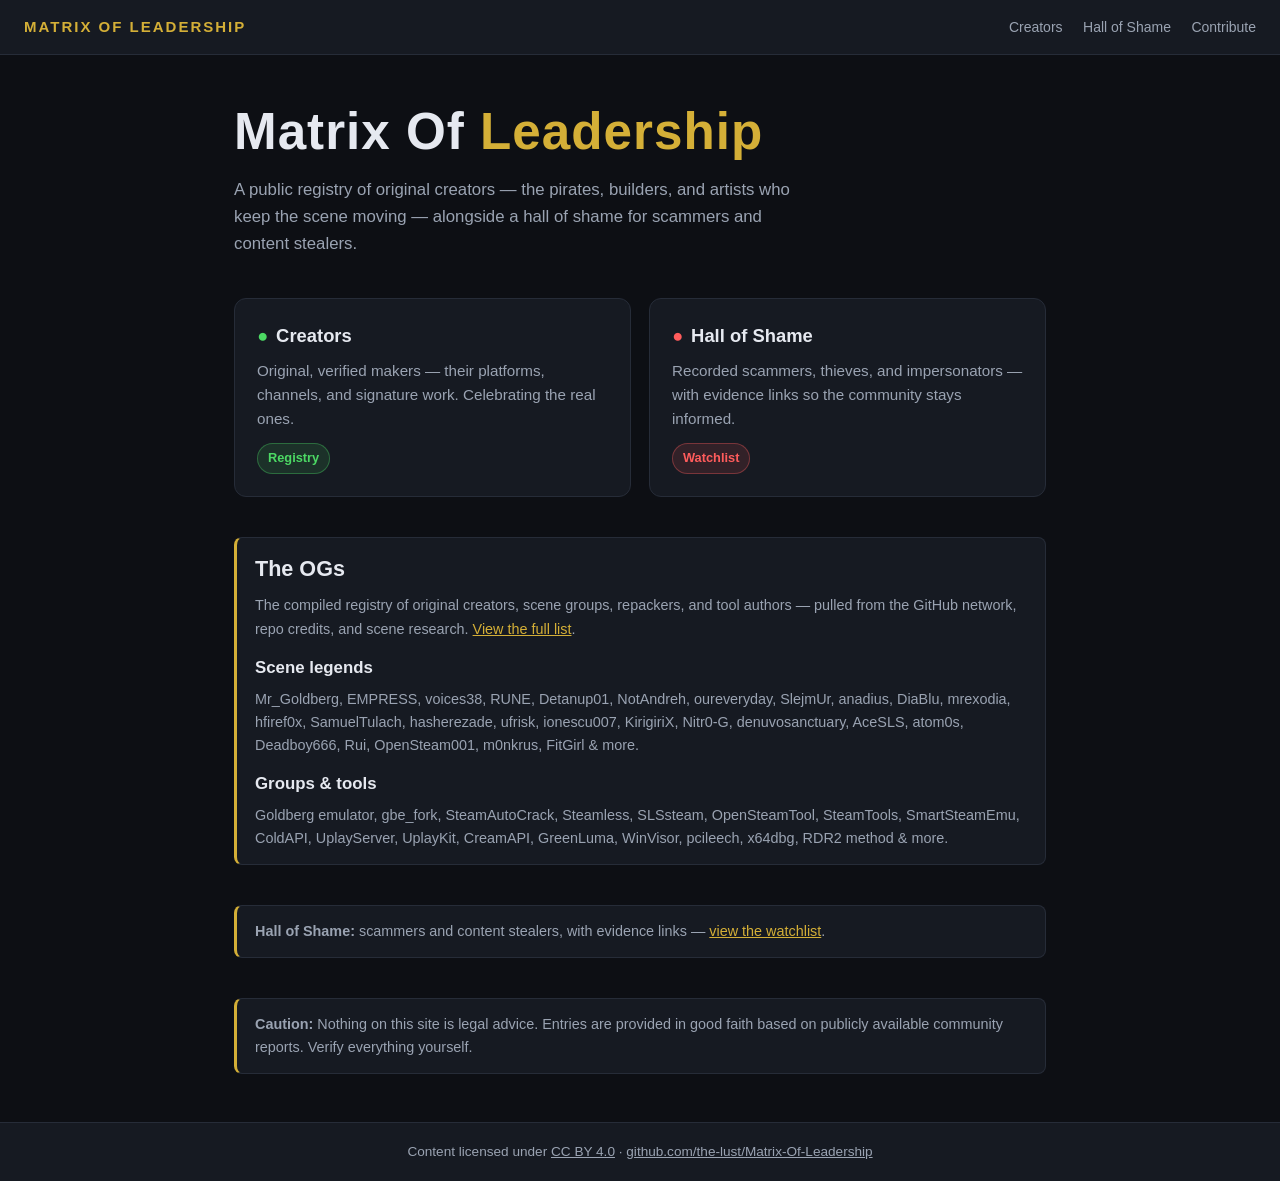
==== index.html @ c55348f5 "Expand OG registry: RUNE, anadius, SlejmUr/UplayDB, DiaBlu, m0nkrus, hypervisor crew, Uplay emus, RD" ====
<!DOCTYPE html>
<html lang="en">
<head>
<meta charset="UTF-8">
<meta name="viewport" content="width=device-width, initial-scale=1.0">
<title>Matrix Of Leadership</title>
<meta name="description" content="A public registry of original creators and a hall of shame for scammers and content stealers.">
<style>
  :root {
    --bg: #0d0f14;
    --panel: #161a22;
    --border: #262c38;
    --text: #e6e9f0;
    --muted: #9aa3b2;
    --gold: #d4af37;
    --red: #ff5c5c;
    --green: #4cd964;
  }
  * { margin: 0; padding: 0; box-sizing: border-box; }
  body {
    background: var(--bg);
    color: var(--text);
    font-family: -apple-system, BlinkMacSystemFont, "Segoe UI", Roboto, Helvetica, Arial, sans-serif;
    line-height: 1.6;
    min-height: 100vh;
    display: flex;
    flex-direction: column;
  }
  header {
    border-bottom: 1px solid var(--border);
    padding: 14px 24px;
    display: flex;
    align-items: center;
    justify-content: space-between;
    gap: 12px;
    flex-wrap: wrap;
    background: var(--panel);
  }
  .brand {
    font-weight: 800;
    letter-spacing: 2px;
    text-transform: uppercase;
    font-size: 15px;
    color: var(--gold);
  }
  header nav a {
    color: var(--muted);
    text-decoration: none;
    margin-left: 16px;
    font-size: 14px;
  }
  header nav a:hover { color: var(--gold); }
  main {
    flex: 1;
    width: 100%;
    max-width: 860px;
    margin: 0 auto;
    padding: 48px 24px;
  }
  .hero h1 {
    font-size: clamp(2rem, 6vw, 3.2rem);
    letter-spacing: 1px;
    line-height: 1.15;
  }
  .hero .accent { color: var(--gold); }
  .hero p {
    margin-top: 16px;
    color: var(--muted);
    font-size: 1.05rem;
    max-width: 60ch;
  }
  .cards {
    display: grid;
    grid-template-columns: repeat(auto-fit, minmax(260px, 1fr));
    gap: 18px;
    margin-top: 40px;
  }
  .card {
    background: var(--panel);
    border: 1px solid var(--border);
    border-radius: 12px;
    padding: 22px;
  }
  .card h2 { font-size: 1.15rem; margin-bottom: 8px; }
  .card h2 .dot { margin-right: 8px; }
  .dot.green { color: var(--green); }
  .dot.red { color: var(--red); }
  .card p { color: var(--muted); font-size: 0.95rem; }
  .card .badge {
    display: inline-block;
    margin-top: 12px;
    font-size: 0.8rem;
    padding: 4px 10px;
    border-radius: 999px;
    font-weight: 600;
  }
  .badge.creators { background: rgba(76, 217, 100, 0.12); color: var(--green); border: 1px solid rgba(76, 217, 100, 0.35); }
  .badge.shame { background: rgba(255, 92, 92, 0.12); color: var(--red); border: 1px solid rgba(255, 92, 92, 0.35); }
  .note {
    margin-top: 40px;
    padding: 14px 18px;
    border: 1px solid var(--border);
    border-left: 3px solid var(--gold);
    border-radius: 8px;
    background: var(--panel);
    color: var(--muted);
    font-size: 0.9rem;
  }
  .note a { color: var(--gold); }
  footer {
    border-top: 1px solid var(--border);
    padding: 18px 24px;
    text-align: center;
    color: var(--muted);
    font-size: 0.85rem;
    background: var(--panel);
  }
  footer a { color: var(--muted); }
</style>
</head>
<body>
<header>
  <div class="brand">Matrix Of Leadership</div>
  <nav>
    <a href="#creators">Creators</a>
    <a href="#shame">Hall of Shame</a>
    <a href="https://github.com/the-lust/Matrix-Of-Leadership/issues">Contribute</a>
  </nav>
</header>

<main>
  <section class="hero">
    <h1>Matrix Of <span class="accent">Leadership</span></h1>
    <p>A public registry of original creators — the pirates, builders, and artists who keep the scene moving — alongside a hall of shame for scammers and content stealers.</p>
  </section>

  <section id="creators" class="cards">
    <div class="card">
      <h2><span class="dot green">&#9679;</span>Creators</h2>
      <p>Original, verified makers — their platforms, channels, and signature work. Celebrating the real ones.</p>
      <span class="badge creators">Registry</span>
    </div>
    <div class="card">
      <h2><span class="dot red">&#9679;</span>Hall of Shame</h2>
      <p>Recorded scammers, thieves, and impersonators — with evidence links so the community stays informed.</p>
      <span class="badge shame">Watchlist</span>
    </div>
  </section>

  <section id="creators" class="note">
    <h2 style="color: var(--text); margin-bottom: 8px;">The OGs</h2>
    <p>The compiled registry of original creators, scene groups, repackers, and tool authors &mdash; pulled from the GitHub network, repo credits, and scene research. <a href="https://github.com/the-lust/Matrix-Of-Leadership/blob/master/data/creators.md">View the full list</a>.</p>
    <h3 style="color: var(--text); margin: 14px 0 6px;">Scene legends</h3>
    <p>Mr_Goldberg, EMPRESS, voices38, RUNE, Detanup01, NotAndreh, oureveryday, SlejmUr, anadius, DiaBlu, mrexodia, hfiref0x, SamuelTulach, hasherezade, ufrisk, ionescu007, KirigiriX, Nitr0-G, denuvosanctuary, AceSLS, atom0s, Deadboy666, Rui, OpenSteam001, m0nkrus, FitGirl &amp; more.</p>
    <h3 style="color: var(--text); margin: 14px 0 6px;">Groups &amp; tools</h3>
    <p>Goldberg emulator, gbe_fork, SteamAutoCrack, Steamless, SLSsteam, OpenSteamTool, SteamTools, SmartSteamEmu, ColdAPI, UplayServer, UplayKit, CreamAPI, GreenLuma, WinVisor, pcileech, x64dbg, RDR2 method &amp; more.</p>
  </section>

  <div id="shame" class="note">
    <strong>Hall of Shame:</strong> scammers and content stealers, with evidence links &mdash;
    <a href="https://github.com/the-lust/Matrix-Of-Leadership/blob/master/data/hall-of-shame.md">view the watchlist</a>.
  </div>

  <div class="note">
    <strong>Caution:</strong> Nothing on this site is legal advice. Entries are provided in good faith based on publicly available community reports. Verify everything yourself.
  </div>
</main>

<footer>
  Content licensed under <a href="https://creativecommons.org/licenses/by/4.0/">CC BY 4.0</a> &middot;
  <a href="https://github.com/the-lust/Matrix-Of-Leadership">github.com/the-lust/Matrix-Of-Leadership</a>
</footer>
</body>
</html>
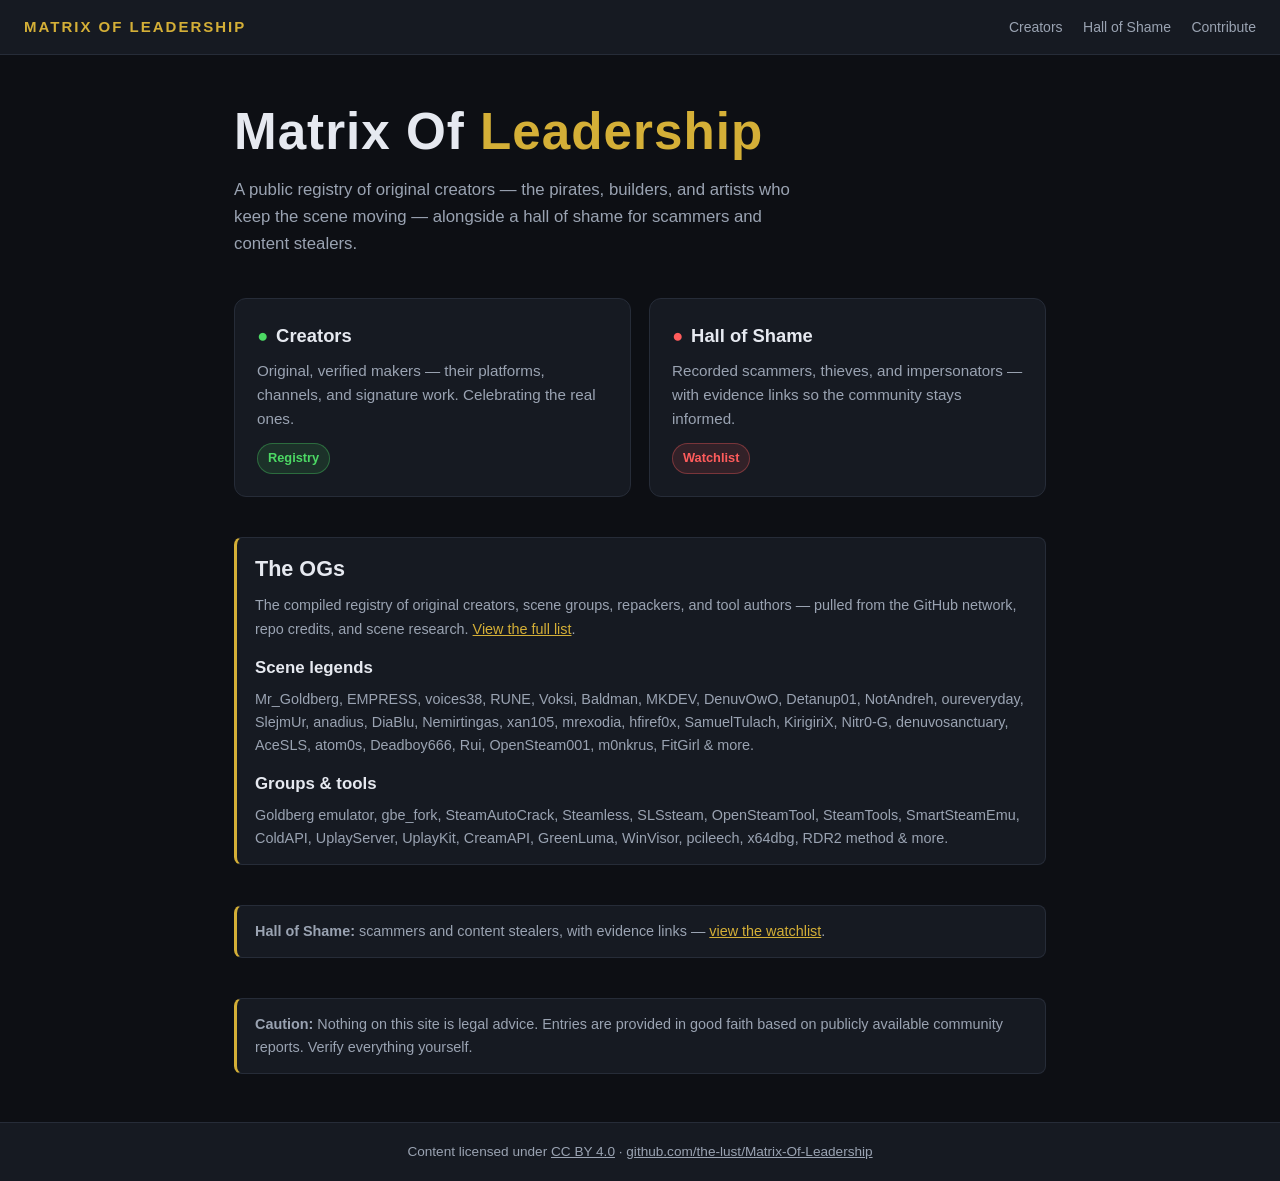
==== commit ac5851f8: "Add Voksi, Baldman, MKDEV, DenuvOwO, Nemirtingas, nicoco007, xan105 + emu/tool rows" ====
--- a/index.html
+++ b/index.html
@@ -151,7 +151,7 @@
     <h2 style="color: var(--text); margin-bottom: 8px;">The OGs</h2>
     <p>The compiled registry of original creators, scene groups, repackers, and tool authors &mdash; pulled from the GitHub network, repo credits, and scene research. <a href="https://github.com/the-lust/Matrix-Of-Leadership/blob/master/data/creators.md">View the full list</a>.</p>
     <h3 style="color: var(--text); margin: 14px 0 6px;">Scene legends</h3>
-    <p>Mr_Goldberg, EMPRESS, voices38, RUNE, Detanup01, NotAndreh, oureveryday, SlejmUr, anadius, DiaBlu, mrexodia, hfiref0x, SamuelTulach, hasherezade, ufrisk, ionescu007, KirigiriX, Nitr0-G, denuvosanctuary, AceSLS, atom0s, Deadboy666, Rui, OpenSteam001, m0nkrus, FitGirl &amp; more.</p>
+    <p>Mr_Goldberg, EMPRESS, voices38, RUNE, Voksi, Baldman, MKDEV, DenuvOwO, Detanup01, NotAndreh, oureveryday, SlejmUr, anadius, DiaBlu, Nemirtingas, xan105, mrexodia, hfiref0x, SamuelTulach, KirigiriX, Nitr0-G, denuvosanctuary, AceSLS, atom0s, Deadboy666, Rui, OpenSteam001, m0nkrus, FitGirl &amp; more.</p>
     <h3 style="color: var(--text); margin: 14px 0 6px;">Groups &amp; tools</h3>
     <p>Goldberg emulator, gbe_fork, SteamAutoCrack, Steamless, SLSsteam, OpenSteamTool, SteamTools, SmartSteamEmu, ColdAPI, UplayServer, UplayKit, CreamAPI, GreenLuma, WinVisor, pcileech, x64dbg, RDR2 method &amp; more.</p>
   </section>
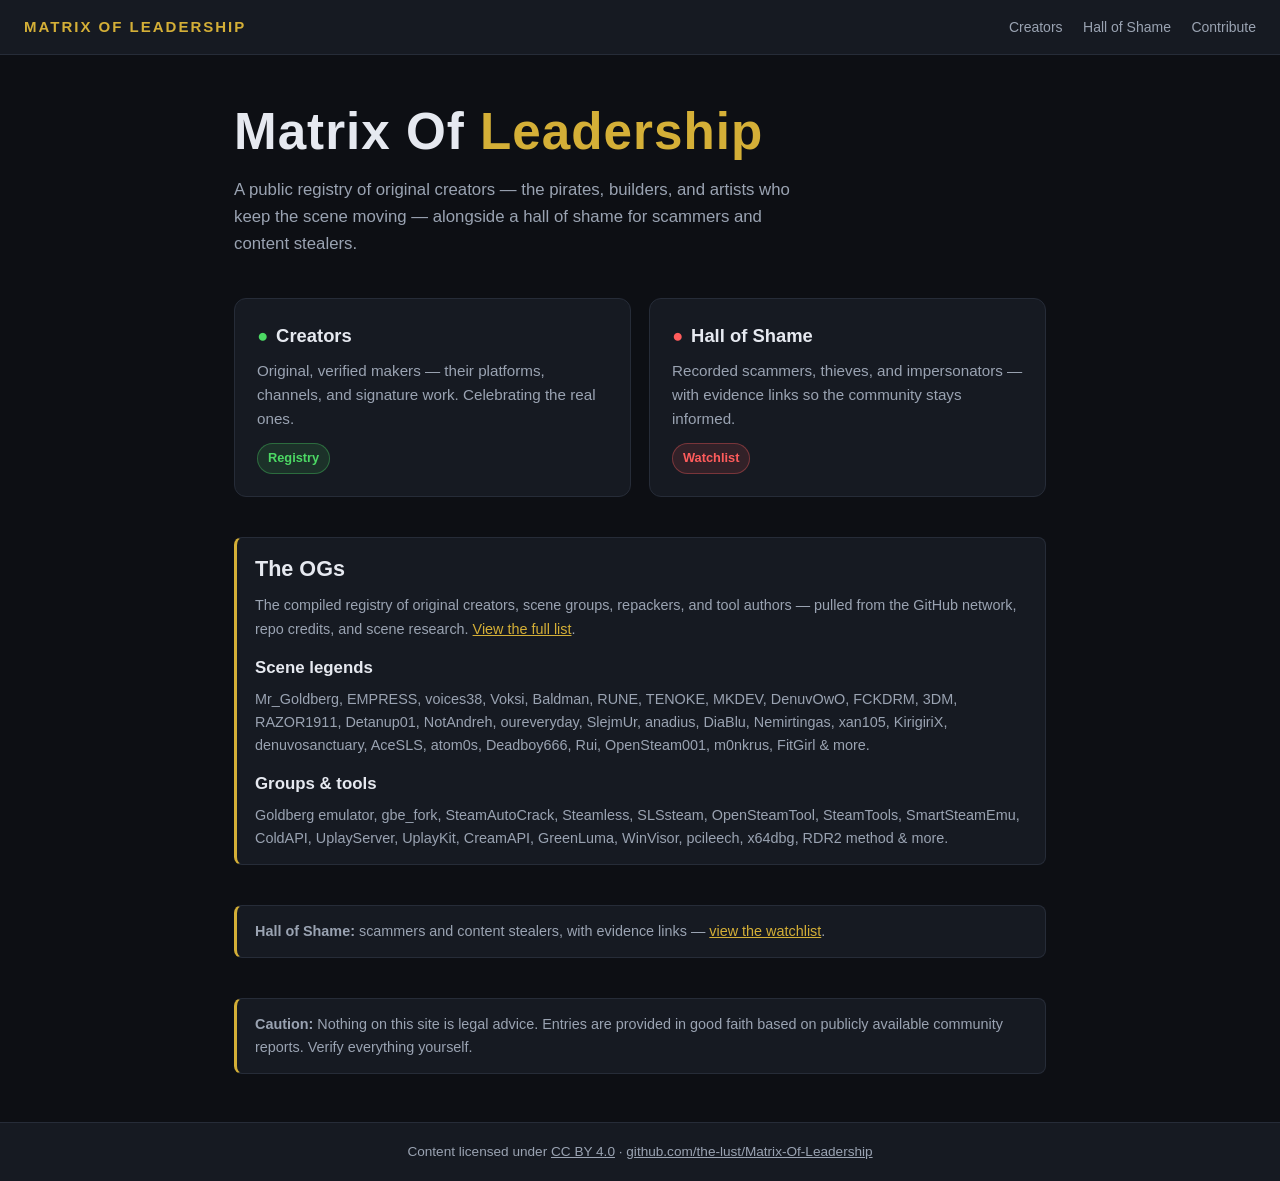
==== commit 29feb368: "Clean registry: pirates/creators only, drop non-pirate entries (mrexodia, Nitr0-G, research crew, in" ====
--- a/index.html
+++ b/index.html
@@ -151,7 +151,7 @@
     <h2 style="color: var(--text); margin-bottom: 8px;">The OGs</h2>
     <p>The compiled registry of original creators, scene groups, repackers, and tool authors &mdash; pulled from the GitHub network, repo credits, and scene research. <a href="https://github.com/the-lust/Matrix-Of-Leadership/blob/master/data/creators.md">View the full list</a>.</p>
     <h3 style="color: var(--text); margin: 14px 0 6px;">Scene legends</h3>
-    <p>Mr_Goldberg, EMPRESS, voices38, RUNE, Voksi, Baldman, MKDEV, DenuvOwO, Detanup01, NotAndreh, oureveryday, SlejmUr, anadius, DiaBlu, Nemirtingas, xan105, mrexodia, hfiref0x, SamuelTulach, KirigiriX, Nitr0-G, denuvosanctuary, AceSLS, atom0s, Deadboy666, Rui, OpenSteam001, m0nkrus, FitGirl &amp; more.</p>
+    <p>Mr_Goldberg, EMPRESS, voices38, Voksi, Baldman, RUNE, TENOKE, MKDEV, DenuvOwO, FCKDRM, 3DM, RAZOR1911, Detanup01, NotAndreh, oureveryday, SlejmUr, anadius, DiaBlu, Nemirtingas, xan105, KirigiriX, denuvosanctuary, AceSLS, atom0s, Deadboy666, Rui, OpenSteam001, m0nkrus, FitGirl &amp; more.</p>
     <h3 style="color: var(--text); margin: 14px 0 6px;">Groups &amp; tools</h3>
     <p>Goldberg emulator, gbe_fork, SteamAutoCrack, Steamless, SLSsteam, OpenSteamTool, SteamTools, SmartSteamEmu, ColdAPI, UplayServer, UplayKit, CreamAPI, GreenLuma, WinVisor, pcileech, x64dbg, RDR2 method &amp; more.</p>
   </section>
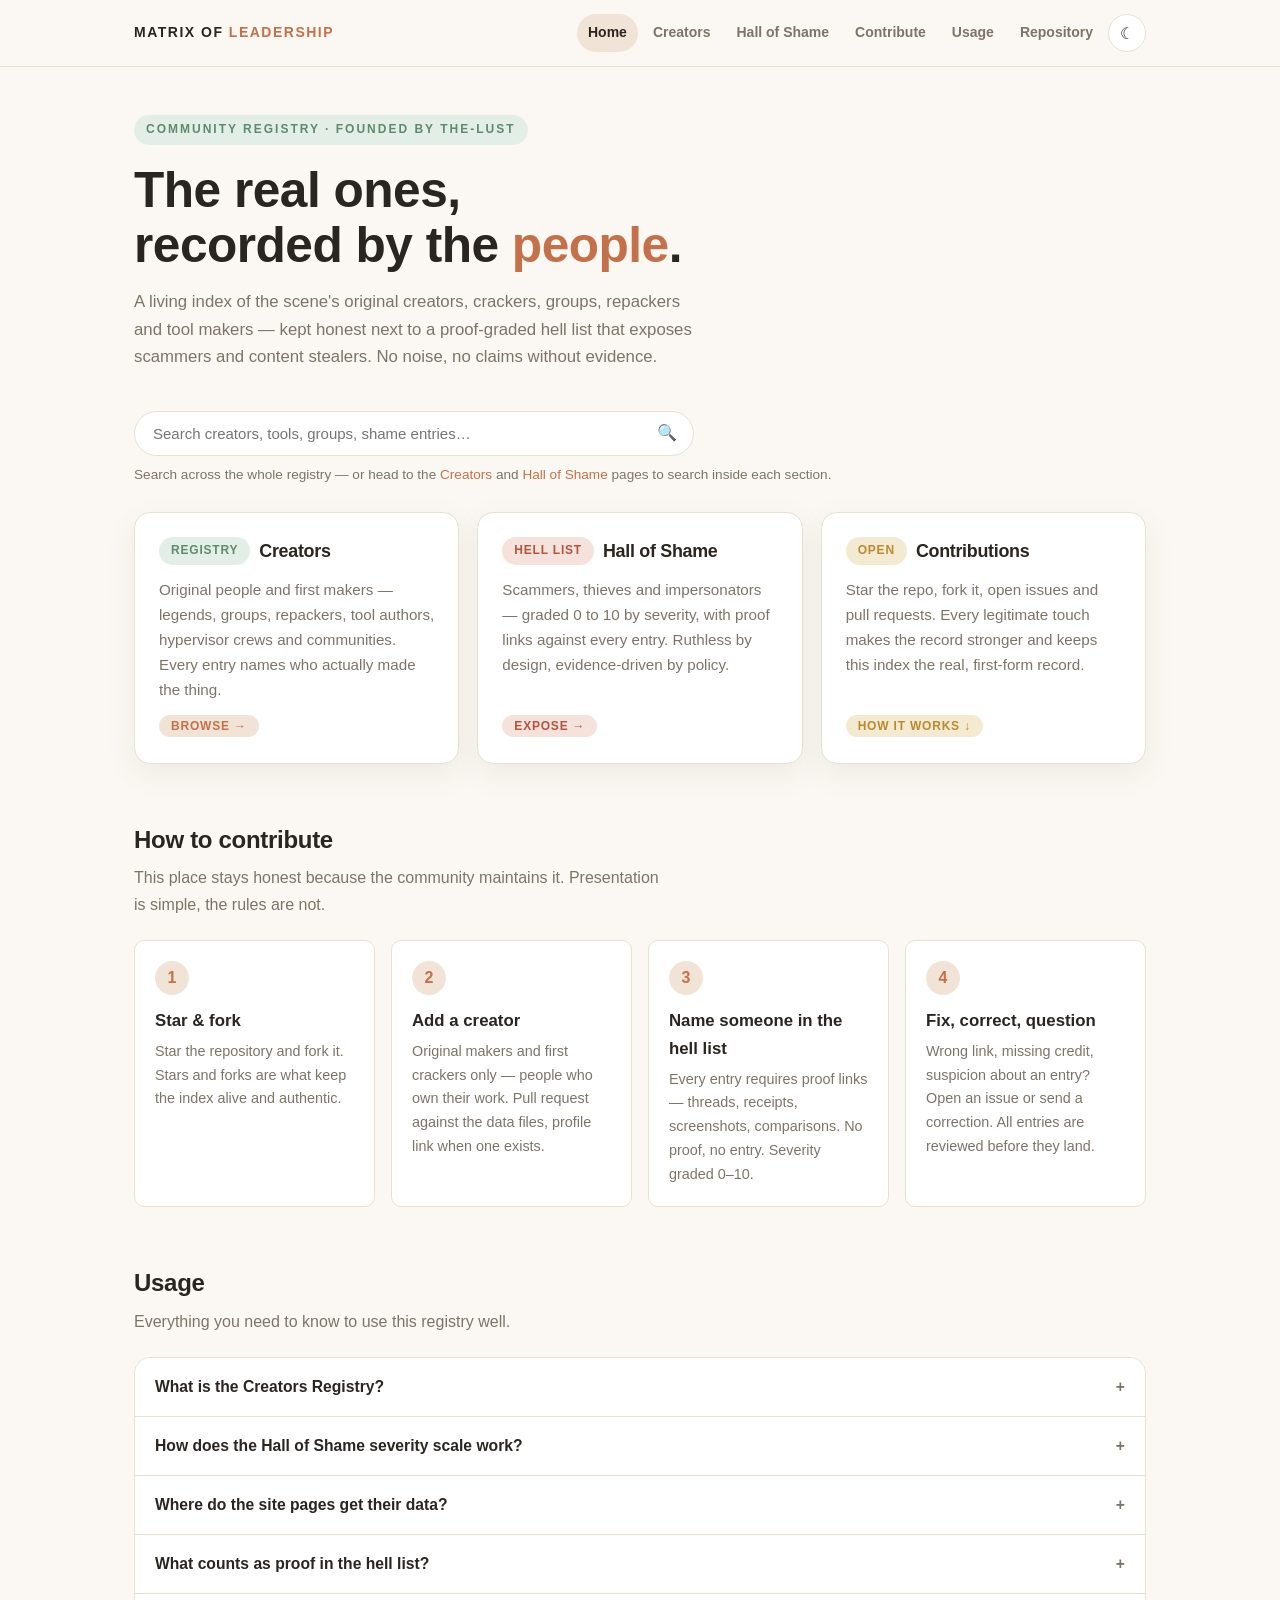
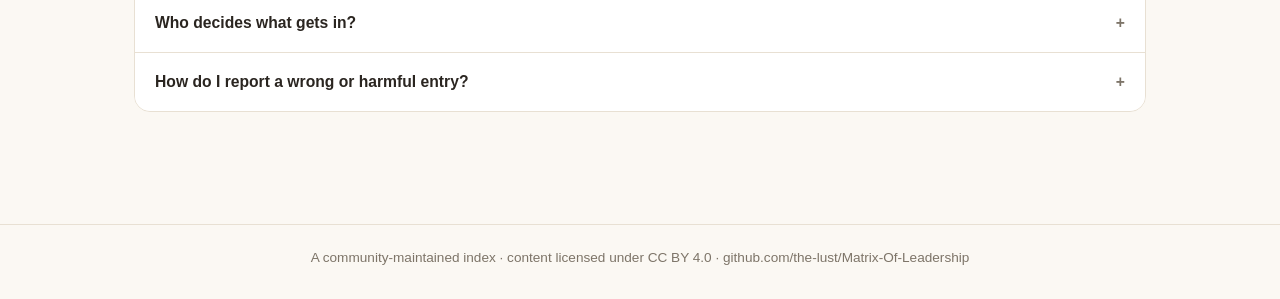
==== commit cb807327: "Full rebuild: community-first README, severity-graded hell list, HVB crew in registry, new site with" ====
--- a/index.html
+++ b/index.html
@@ -3,172 +3,191 @@
 <head>
 <meta charset="UTF-8">
 <meta name="viewport" content="width=device-width, initial-scale=1.0">
-<title>Matrix Of Leadership</title>
-<meta name="description" content="A public registry of original creators and a hall of shame for scammers and content stealers.">
-<style>
-  :root {
-    --bg: #0d0f14;
-    --panel: #161a22;
-    --border: #262c38;
-    --text: #e6e9f0;
-    --muted: #9aa3b2;
-    --gold: #d4af37;
-    --red: #ff5c5c;
-    --green: #4cd964;
-  }
-  * { margin: 0; padding: 0; box-sizing: border-box; }
-  body {
-    background: var(--bg);
-    color: var(--text);
-    font-family: -apple-system, BlinkMacSystemFont, "Segoe UI", Roboto, Helvetica, Arial, sans-serif;
-    line-height: 1.6;
-    min-height: 100vh;
-    display: flex;
-    flex-direction: column;
-  }
-  header {
-    border-bottom: 1px solid var(--border);
-    padding: 14px 24px;
-    display: flex;
-    align-items: center;
-    justify-content: space-between;
-    gap: 12px;
-    flex-wrap: wrap;
-    background: var(--panel);
-  }
-  .brand {
-    font-weight: 800;
-    letter-spacing: 2px;
-    text-transform: uppercase;
-    font-size: 15px;
-    color: var(--gold);
-  }
-  header nav a {
-    color: var(--muted);
-    text-decoration: none;
-    margin-left: 16px;
-    font-size: 14px;
-  }
-  header nav a:hover { color: var(--gold); }
-  main {
-    flex: 1;
-    width: 100%;
-    max-width: 860px;
-    margin: 0 auto;
-    padding: 48px 24px;
-  }
-  .hero h1 {
-    font-size: clamp(2rem, 6vw, 3.2rem);
-    letter-spacing: 1px;
-    line-height: 1.15;
-  }
-  .hero .accent { color: var(--gold); }
-  .hero p {
-    margin-top: 16px;
-    color: var(--muted);
-    font-size: 1.05rem;
-    max-width: 60ch;
-  }
-  .cards {
-    display: grid;
-    grid-template-columns: repeat(auto-fit, minmax(260px, 1fr));
-    gap: 18px;
-    margin-top: 40px;
-  }
-  .card {
-    background: var(--panel);
-    border: 1px solid var(--border);
-    border-radius: 12px;
-    padding: 22px;
-  }
-  .card h2 { font-size: 1.15rem; margin-bottom: 8px; }
-  .card h2 .dot { margin-right: 8px; }
-  .dot.green { color: var(--green); }
-  .dot.red { color: var(--red); }
-  .card p { color: var(--muted); font-size: 0.95rem; }
-  .card .badge {
-    display: inline-block;
-    margin-top: 12px;
-    font-size: 0.8rem;
-    padding: 4px 10px;
-    border-radius: 999px;
-    font-weight: 600;
-  }
-  .badge.creators { background: rgba(76, 217, 100, 0.12); color: var(--green); border: 1px solid rgba(76, 217, 100, 0.35); }
-  .badge.shame { background: rgba(255, 92, 92, 0.12); color: var(--red); border: 1px solid rgba(255, 92, 92, 0.35); }
-  .note {
-    margin-top: 40px;
-    padding: 14px 18px;
-    border: 1px solid var(--border);
-    border-left: 3px solid var(--gold);
-    border-radius: 8px;
-    background: var(--panel);
-    color: var(--muted);
-    font-size: 0.9rem;
-  }
-  .note a { color: var(--gold); }
-  footer {
-    border-top: 1px solid var(--border);
-    padding: 18px 24px;
-    text-align: center;
-    color: var(--muted);
-    font-size: 0.85rem;
-    background: var(--panel);
-  }
-  footer a { color: var(--muted); }
-</style>
+<title>Matrix Of Leadership — Community Registry</title>
+<meta name="description" content="A community registry of the real ones: original creators, crackers, groups, repackers and tool makers — and a proof-graded hell list for scammers and thieves.">
+<link rel="stylesheet" href="assets/style.css">
 </head>
 <body>
-<header>
-  <div class="brand">Matrix Of Leadership</div>
-  <nav>
-    <a href="#creators">Creators</a>
-    <a href="#shame">Hall of Shame</a>
-    <a href="https://github.com/the-lust/Matrix-Of-Leadership/issues">Contribute</a>
-  </nav>
+<header class="nav">
+  <div class="nav-inner">
+    <a class="brand" href="index.html">Matrix Of <span>Leadership</span></a>
+    <nav class="menu">
+      <a class="active" href="index.html">Home</a>
+      <a href="creators.html">Creators</a>
+      <a class="danger" href="shame.html">Hall of Shame</a>
+      <a href="#contribute">Contribute</a>
+      <a href="#usage">Usage</a>
+      <a href="https://github.com/the-lust/Matrix-Of-Leadership">Repository</a>
+      <button class="theme-btn" id="themeBtn" aria-label="Toggle theme">☾</button>
+    </nav>
+  </div>
 </header>
 
 <main>
   <section class="hero">
-    <h1>Matrix Of <span class="accent">Leadership</span></h1>
-    <p>A public registry of original creators — the pirates, builders, and artists who keep the scene moving — alongside a hall of shame for scammers and content stealers.</p>
+    <span class="kicker">Community registry · founded by the-lust</span>
+    <h1>The real ones,<br>recorded by the <span class="accent">people</span>.</h1>
+    <p class="lead">A living index of the scene's original creators, crackers, groups, repackers and tool makers — kept honest next to a proof-graded hell list that exposes scammers and content stealers. No noise, no claims without evidence.</p>
   </section>
 
-  <section id="creators" class="cards">
+  <div class="search-wrap">
+    <input id="globalSearch" type="search" placeholder="Search creators, tools, groups, shame entries…">
+    <span class="s-icon">&#128269;</span>
+  </div>
+  <p class="search-hint" id="searchHint">Search across the whole registry — or head to the <a href="creators.html">Creators</a> and <a href="shame.html">Hall of Shame</a> pages to search inside each section.</p>
+  <div id="searchResults"></div>
+
+  <section class="cards">
     <div class="card">
-      <h2><span class="dot green">&#9679;</span>Creators</h2>
-      <p>Original, verified makers — their platforms, channels, and signature work. Celebrating the real ones.</p>
-      <span class="badge creators">Registry</span>
+      <h2><span class="chip green">Registry</span>Creators</h2>
+      <p>Original people and first makers — legends, groups, repackers, tool authors, hypervisor crews and communities. Every entry names who actually made the thing.</p>
+      <a href="creators.html" style="align-self:flex-start;"><span class="chip accent-c">Browse →</span></a>
     </div>
     <div class="card">
-      <h2><span class="dot red">&#9679;</span>Hall of Shame</h2>
-      <p>Recorded scammers, thieves, and impersonators — with evidence links so the community stays informed.</p>
-      <span class="badge shame">Watchlist</span>
+      <h2><span class="chip red">Hell list</span>Hall of Shame</h2>
+      <p>Scammers, thieves and impersonators — graded 0 to 10 by severity, with proof links against every entry. Ruthless by design, evidence-driven by policy.</p>
+      <a href="shame.html" style="align-self:flex-start;"><span class="chip red">Expose →</span></a>
+    </div>
+    <div class="card">
+      <h2><span class="chip gold">Open</span>Contributions</h2>
+      <p>Star the repo, fork it, open issues and pull requests. Every legitimate touch makes the record stronger and keeps this index the real, first-form record.</p>
+      <a href="#contribute" style="align-self:flex-start;"><span class="chip gold">How it works ↓</span></a>
     </div>
   </section>
 
-  <section id="creators" class="note">
-    <h2 style="color: var(--text); margin-bottom: 8px;">The OGs</h2>
-    <p>The compiled registry of original creators, scene groups, repackers, and tool authors &mdash; pulled from the GitHub network, repo credits, and scene research. <a href="https://github.com/the-lust/Matrix-Of-Leadership/blob/master/data/creators.md">View the full list</a>.</p>
-    <h3 style="color: var(--text); margin: 14px 0 6px;">Scene legends</h3>
-    <p>Mr_Goldberg, EMPRESS, voices38, Voksi, Baldman, RUNE, TENOKE, MKDEV, DenuvOwO, FCKDRM, 3DM, RAZOR1911, Detanup01, NotAndreh, oureveryday, SlejmUr, anadius, DiaBlu, Nemirtingas, xan105, KirigiriX, denuvosanctuary, AceSLS, atom0s, Deadboy666, Rui, OpenSteam001, m0nkrus, FitGirl &amp; more.</p>
-    <h3 style="color: var(--text); margin: 14px 0 6px;">Groups &amp; tools</h3>
-    <p>Goldberg emulator, gbe_fork, SteamAutoCrack, Steamless, SLSsteam, OpenSteamTool, SteamTools, SmartSteamEmu, ColdAPI, UplayServer, UplayKit, CreamAPI, GreenLuma, WinVisor, pcileech, x64dbg, RDR2 method &amp; more.</p>
+  <section class="section" id="contribute">
+    <h2>How to contribute</h2>
+    <p class="sub">This place stays honest because the community maintains it. Presentation is simple, the rules are not.</p>
+    <div class="steps">
+      <div class="step">
+        <div class="num">1</div>
+        <h3>Star &amp; fork</h3>
+        <p>Star the repository and fork it. Stars and forks are what keep the index alive and authentic.</p>
+      </div>
+      <div class="step">
+        <div class="num">2</div>
+        <h3>Add a creator</h3>
+        <p>Original makers and first crackers only — people who own their work. Pull request against the data files, profile link when one exists.</p>
+      </div>
+      <div class="step">
+        <div class="num">3</div>
+        <h3>Name someone in the hell list</h3>
+        <p>Every entry requires proof links — threads, receipts, screenshots, comparisons. No proof, no entry. Severity graded 0–10.</p>
+      </div>
+      <div class="step">
+        <div class="num">4</div>
+        <h3>Fix, correct, question</h3>
+        <p>Wrong link, missing credit, suspicion about an entry? Open an issue or send a correction. All entries are reviewed before they land.</p>
+      </div>
+    </div>
   </section>
 
-  <div id="shame" class="note">
-    <strong>Hall of Shame:</strong> scammers and content stealers, with evidence links &mdash;
-    <a href="https://github.com/the-lust/Matrix-Of-Leadership/blob/master/data/hall-of-shame.md">view the watchlist</a>.
-  </div>
-
-  <div class="note">
-    <strong>Caution:</strong> Nothing on this site is legal advice. Entries are provided in good faith based on publicly available community reports. Verify everything yourself.
-  </div>
+  <section class="section" id="usage">
+    <h2>Usage</h2>
+    <p class="sub">Everything you need to know to use this registry well.</p>
+    <div class="roll">
+      <details>
+        <summary>What is the Creators Registry?</summary>
+        <div class="body">A curated list of original people and first makers across the scene: individual legends (crackers, emulator and tool authors, uploaders), release groups, repackers, tools with their authors, hypervisor crews and the communities that hold it all together. Only real work gets a seat.</div>
+      </details>
+      <details>
+        <summary>How does the Hall of Shame severity scale work?</summary>
+        <div class="body">Every entry is graded 0–10. 0–1 Low · 2–3 Moderate · 4–5 High · 6–7 Very High · 8–9 Brutal · 10 Super Risky. The grade is assigned at review from the submitted proofs and can be challenged with new evidence.</div>
+      </details>
+      <details>
+        <summary>Where do the site pages get their data?</summary>
+        <div class="body">The website renders directly from <code>data/creators.json</code> and <code>data/shame.json</code>. Edit the data, push, and the site updates on its own. The matching <code>.md</code> files stay in sync as the human-readable copies.</div>
+      </details>
+      <details>
+        <summary>What counts as proof in the hell list?</summary>
+        <div class="body">Public threads, receipts, screenshots, original-versus-stolen comparisons, server bans, admin logs. Proofs are gathered, can be expanded later, and each entry carries a status: contacted, verified, or pending.</div>
+      </details>
+      <details>
+        <summary>Who decides what gets in?</summary>
+        <div class="body">Maintainers review every pull request and issue before anything lands. No vote farming, no unverified claims, no anonymous vendettas without evidence. Misuse gets a hell list entry of its own.</div>
+      </details>
+      <details>
+        <summary>How do I report a wrong or harmful entry?</summary>
+        <div class="body">Open an issue with the evidence. If a creator was added by mistake, a link broke, or a shame entry lacks proof, the issue is processed promptly and the record corrected.</div>
+      </details>
+    </div>
+  </section>
 </main>
 
 <footer>
-  Content licensed under <a href="https://creativecommons.org/licenses/by/4.0/">CC BY 4.0</a> &middot;
+  A community-maintained index · content licensed under <a href="https://creativecommons.org/licenses/by/4.0/">CC BY 4.0</a> ·
   <a href="https://github.com/the-lust/Matrix-Of-Leadership">github.com/the-lust/Matrix-Of-Leadership</a>
 </footer>
+
+<script src="assets/theme.js"></script>
+<script>
+(function () {
+  var input = document.getElementById("globalSearch");
+  var hint = document.getElementById("searchHint");
+  var box = document.getElementById("searchResults");
+  var data = null;
+
+  function esc(s) { var d = document.createElement("div"); d.textContent = s; return d.innerHTML; }
+
+  function load() {
+    return Promise.all([
+      fetch("data/creators.json").then(function (r) { return r.json(); }),
+      fetch("data/shame.json").then(function (r) { return r.json(); })
+    ]).then(function (res) { data = res[0]; data.shame = res[1].entries || []; });
+  }
+
+  function allItems() {
+    var out = [];
+    function push(cat, items, nameField) {
+      (items || []).forEach(function (it) {
+        out.push({ cat: cat, title: it[nameField] || it.name, sub: it.author || it.role || "", note: it.note || "", link: it.link || "" });
+      });
+    }
+    push("Legend", data.legends, "name");
+    push("Group", data.groups, "name");
+    push("Repacker", data.repackers, "name");
+    push("Tool", data.tools, "name");
+    push("Hypervisor", data.hypervisor, "name");
+    push("Community", data.communities, "name");
+    data.shame.forEach(function (it) {
+      out.push({ cat: "Shame", title: it.alias || "", sub: "severity " + (it.severity != null ? it.severity : "?") + "/10", note: it.offense || "", link: "", shame: true });
+    });
+    return out;
+  }
+
+  function render(list, q) {
+    if (!q) { box.innerHTML = ""; return; }
+    if (!list.length) { box.innerHTML = '<div class="empty">Nothing found for "' + esc(q) + '" — try another term.</div>'; return; }
+    var html = '<h2 style="margin-bottom:14px;">Results</h2><div class="grid">';
+    list.forEach(function (it) {
+      var badge = it.shame
+        ? '<span class="chip red">Shame</span>'
+        : '<span class="chip accent-c">' + esc(it.cat) + "</span>";
+      var link = it.link ? '<a class="who" target="_blank" rel="noopener" href="' + esc(it.link) + '">open &#8599;</a>' : "";
+      html += '<div class="item"><div class="top"><span class="name">' + esc(it.title) + "</span>" + badge + "</div>" +
+        (it.sub ? '<span class="tag">' + esc(it.sub) + "</span>" : "") +
+        '<span class="note">' + esc(it.note) + "</span>" + link + "</div>";
+    });
+    html += "</div>";
+    box.innerHTML = html;
+  }
+
+  function run() {
+    var q = input.value.trim().toLowerCase();
+    if (!data) { render([], q); return; }
+    if (!q) { render([], ""); return; }
+    var list = allItems().filter(function (it) {
+      return (it.title + " " + it.sub + " " + it.note).toLowerCase().indexOf(q) !== -1;
+    });
+    if (q.length >= 2) { hint.textContent = "Searching the whole registry — " + list.length + " match(es)"; }
+    render(list, q);
+  }
+
+  load().catch(function () {
+    hint.textContent = "Could not load the data files. If you opened this page directly from disk, serve it over a local server or GitHub Pages.";
+  });
+  input.addEventListener("input", run);
+})();
+</script>
 </body>
 </html>
--- a/assets/style.css
+++ b/assets/style.css
@@ -0,0 +1,206 @@
+:root {
+  --bg: #fbf8f3;
+  --bg-soft: #f4efe6;
+  --panel: #ffffff;
+  --ink: #2a2520;
+  --muted: #7d7468;
+  --line: #e8e0d3;
+  --accent: #c4704a;
+  --accent-soft: #f2e3d7;
+  --green: #5f8a6f;
+  --green-soft: #e3efe6;
+  --gold: #b98a2f;
+  --gold-soft: #f4ead2;
+  --red: #b3543f;
+  --red-soft: #f6e2dc;
+  --shadow: 0 10px 30px rgba(90, 70, 40, 0.08);
+  --radius: 16px;
+  --radius-sm: 10px;
+}
+[data-theme="dark"] {
+  --bg: #1e1b17;
+  --bg-soft: #252119;
+  --panel: #2a251e;
+  --ink: #efe9dd;
+  --muted: #a89e8c;
+  --line: #3c352b;
+  --accent: #dd9067;
+  --accent-soft: #3c2c22;
+  --green: #8fbb9d;
+  --green-soft: #26332a;
+  --gold: #d3aa5f;
+  --gold-soft: #36301f;
+  --red: #dd7a5f;
+  --red-soft: #3d2720;
+  --shadow: 0 10px 30px rgba(0, 0, 0, 0.35);
+}
+* { margin: 0; padding: 0; box-sizing: border-box; }
+html { scroll-behavior: smooth; }
+body {
+  background: var(--bg);
+  color: var(--ink);
+  font-family: -apple-system, BlinkMacSystemFont, "Segoe UI", Roboto, Helvetica, Arial, sans-serif;
+  line-height: 1.65;
+  transition: background 0.25s ease, color 0.25s ease;
+}
+a { color: var(--accent); text-decoration: none; }
+a:hover { text-decoration: underline; }
+
+header.nav {
+  position: sticky; top: 0; z-index: 50;
+  background: color-mix(in srgb, var(--bg) 88%, transparent);
+  backdrop-filter: blur(10px);
+  border-bottom: 1px solid var(--line);
+}
+.nav-inner {
+  max-width: 1060px; margin: 0 auto; padding: 14px 24px;
+  display: flex; align-items: center; justify-content: space-between; gap: 14px; flex-wrap: wrap;
+}
+.brand { font-weight: 800; letter-spacing: 1.5px; text-transform: uppercase; font-size: 14px; color: var(--ink); }
+.brand span { color: var(--accent); }
+nav.menu { display: flex; align-items: center; gap: 4px; flex-wrap: wrap; }
+nav.menu a {
+  color: var(--muted); font-size: 14px; padding: 7px 11px; border-radius: 999px; font-weight: 600;
+}
+nav.menu a:hover { color: var(--ink); background: var(--bg-soft); text-decoration: none; }
+nav.menu a.active { color: var(--ink); background: var(--accent-soft); }
+nav.menu a.danger:hover { color: var(--red); background: var(--red-soft); }
+button.theme-btn {
+  border: 1px solid var(--line); background: var(--panel); color: var(--ink);
+  width: 38px; height: 38px; border-radius: 50%; cursor: pointer; font-size: 16px;
+  display: grid; place-items: center; transition: transform 0.2s ease;
+}
+button.theme-btn:hover { transform: rotate(15deg); }
+
+main { max-width: 1060px; margin: 0 auto; padding: 48px 24px 72px; }
+
+h1 { font-size: clamp(2rem, 5.5vw, 3.1rem); line-height: 1.12; letter-spacing: -0.5px; font-weight: 800; }
+h2 { font-size: 1.5rem; font-weight: 800; letter-spacing: -0.3px; }
+h3 { font-size: 1.05rem; font-weight: 700; }
+.lead { color: var(--muted); font-size: 1.05rem; max-width: 62ch; margin-top: 14px; }
+.accent { color: var(--accent); }
+
+.hero { margin-bottom: 40px; }
+.hero .kicker {
+  display: inline-block; font-size: 12px; font-weight: 700; letter-spacing: 2px; text-transform: uppercase;
+  color: var(--green); background: var(--green-soft); padding: 5px 12px; border-radius: 999px; margin-bottom: 18px;
+}
+
+.search-wrap { margin: 28px 0 8px; position: relative; max-width: 560px; }
+.search-wrap input {
+  width: 100%; padding: 13px 44px 13px 18px; font-size: 15px;
+  border: 1.5px solid var(--line); border-radius: 999px; background: var(--panel); color: var(--ink);
+  outline: none; transition: border-color 0.2s ease, box-shadow 0.2s ease;
+}
+.search-wrap input:focus { border-color: var(--accent); box-shadow: 0 0 0 4px var(--accent-soft); }
+.search-wrap .s-icon { position: absolute; right: 17px; top: 50%; transform: translateY(-50%); color: var(--muted); }
+.search-hint { font-size: 0.85rem; color: var(--muted); margin-bottom: 26px; }
+
+.cards { display: grid; grid-template-columns: repeat(auto-fit, minmax(270px, 1fr)); gap: 18px; }
+.card {
+  background: var(--panel); border: 1px solid var(--line); border-radius: var(--radius);
+  padding: 24px; box-shadow: var(--shadow); display: flex; flex-direction: column; gap: 10px;
+  transition: transform 0.2s ease, border-color 0.2s ease;
+}
+.card:hover { transform: translateY(-3px); border-color: var(--accent); }
+.card h2 { display: flex; align-items: center; gap: 9px; font-size: 1.12rem; }
+.card p { color: var(--muted); font-size: 0.95rem; flex: 1; }
+.chip {
+  align-self: flex-start; font-size: 0.75rem; font-weight: 700; letter-spacing: 0.8px; text-transform: uppercase;
+  padding: 4px 12px; border-radius: 999px;
+}
+.chip.green { color: var(--green); background: var(--green-soft); }
+.chip.red { color: var(--red); background: var(--red-soft); }
+.chip.gold { color: var(--gold); background: var(--gold-soft); }
+.chip.accent-c { color: var(--accent); background: var(--accent-soft); }
+
+.section { margin-top: 56px; }
+.section > h2 { margin-bottom: 6px; }
+.section > .sub { color: var(--muted); margin-bottom: 22px; max-width: 60ch; }
+
+.tabs { display: flex; flex-wrap: wrap; gap: 8px; margin: 16px 0 22px; }
+.tab {
+  border: 1.5px solid var(--line); background: var(--panel); color: var(--muted);
+  padding: 7px 15px; border-radius: 999px; font-size: 13px; font-weight: 700; cursor: pointer;
+  transition: all 0.2s ease;
+}
+.tab:hover { border-color: var(--accent); color: var(--ink); }
+.tab.active { background: var(--ink); color: var(--bg); border-color: var(--ink); }
+
+.grid { display: grid; grid-template-columns: repeat(auto-fill, minmax(300px, 1fr)); gap: 14px; margin-top: 8px; }
+.item {
+  background: var(--panel); border: 1px solid var(--line); border-radius: var(--radius-sm);
+  padding: 18px 20px; display: flex; flex-direction: column; gap: 6px;
+}
+.item .top { display: flex; justify-content: space-between; align-items: baseline; gap: 10px; }
+.item .name { font-weight: 800; font-size: 1.02rem; }
+.item .tag { font-size: 0.72rem; font-weight: 700; color: var(--muted); letter-spacing: 0.6px; text-transform: uppercase; white-space: nowrap; }
+.item .note { color: var(--muted); font-size: 0.88rem; }
+.item .who { font-size: 0.85rem; color: var(--accent); font-weight: 600; }
+.empty { color: var(--muted); padding: 26px 4px; font-size: 0.95rem; }
+
+.steps { display: grid; grid-template-columns: repeat(auto-fit, minmax(210px, 1fr)); gap: 16px; }
+.step {
+  background: var(--panel); border: 1px solid var(--line); border-radius: var(--radius-sm); padding: 20px;
+}
+.step .num {
+  width: 34px; height: 34px; border-radius: 50%; display: grid; place-items: center;
+  background: var(--accent-soft); color: var(--accent); font-weight: 800; margin-bottom: 12px;
+}
+.step h3 { margin-bottom: 5px; }
+.step p { color: var(--muted); font-size: 0.9rem; }
+
+.roll { border: 1px solid var(--line); border-radius: var(--radius); overflow: hidden; }
+.roll details { background: var(--panel); border-bottom: 1px solid var(--line); }
+.roll details:last-child { border-bottom: 0; }
+.roll summary {
+  cursor: pointer; padding: 16px 20px; font-weight: 700; font-size: 0.98rem; list-style: none;
+  display: flex; justify-content: space-between; align-items: center; gap: 12px;
+}
+.roll summary::after { content: "+"; color: var(--muted); font-weight: 700; }
+.roll details[open] summary::after { content: "−"; }
+.roll .body { color: var(--muted); font-size: 0.93rem; padding: 0 20px 18px; }
+
+.legend { display: flex; flex-wrap: wrap; gap: 8px; margin: 14px 0 24px; }
+.lv {
+  font-size: 0.76rem; font-weight: 800; letter-spacing: 0.5px; padding: 5px 12px; border-radius: 999px;
+}
+.lv.l0 { background: #eef0f1; color: #6b7480; }
+.lv.l1 { background: #fdf3d7; color: #96702a; }
+.lv.l4 { background: #f9e3cd; color: #b06f35; }
+.lv.l6 { background: #f8d9d1; color: #a94f3a; }
+.lv.l8 { background: #e6c3be; color: #8e2f22; }
+.lv.l10 { background: #2c2624; color: #f3d9c9; }
+[data-theme="dark"] .lv.l10 { background: #f3d9c9; color: #2c2624; }
+
+.shame-head {
+  background: linear-gradient(135deg, var(--red-soft), var(--panel));
+  border: 1px solid var(--line); border-radius: var(--radius); padding: 30px;
+  margin-bottom: 30px;
+}
+.shame-head h2 { color: var(--red); font-size: 1.7rem; }
+.shame-head p { color: var(--muted); margin-top: 8px; max-width: 60ch; }
+
+.shame-item { border-left: 4px solid var(--red); position: relative; }
+.shame-item .sev {
+  font-size: 0.74rem; font-weight: 800; letter-spacing: 0.6px; padding: 4px 11px; border-radius: 999px;
+}
+.shame-item .proofs { display: flex; flex-direction: column; gap: 3px; margin-top: 4px; }
+.shame-item .proofs a { font-size: 0.85rem; }
+.shame-item .status {
+  font-size: 0.72rem; font-weight: 700; padding: 3px 10px; border-radius: 999px; letter-spacing: 0.4px;
+}
+.status.verified { background: var(--green-soft); color: var(--green); }
+.status.contacted { background: var(--gold-soft); color: var(--gold); }
+.status.pending { background: var(--bg-soft); color: var(--muted); border: 1px dashed var(--line); }
+
+footer {
+  border-top: 1px solid var(--line); margin-top: 40px; padding: 22px 24px 30px; text-align: center;
+  color: var(--muted); font-size: 0.85rem;
+}
+footer a { color: var(--muted); }
+.toast-load {
+  position: fixed; left: 50%; bottom: 26px; transform: translateX(-50%);
+  background: var(--ink); color: var(--bg); padding: 10px 18px; border-radius: 999px;
+  font-size: 0.85rem; font-weight: 600; box-shadow: var(--shadow); z-index: 99;
+}
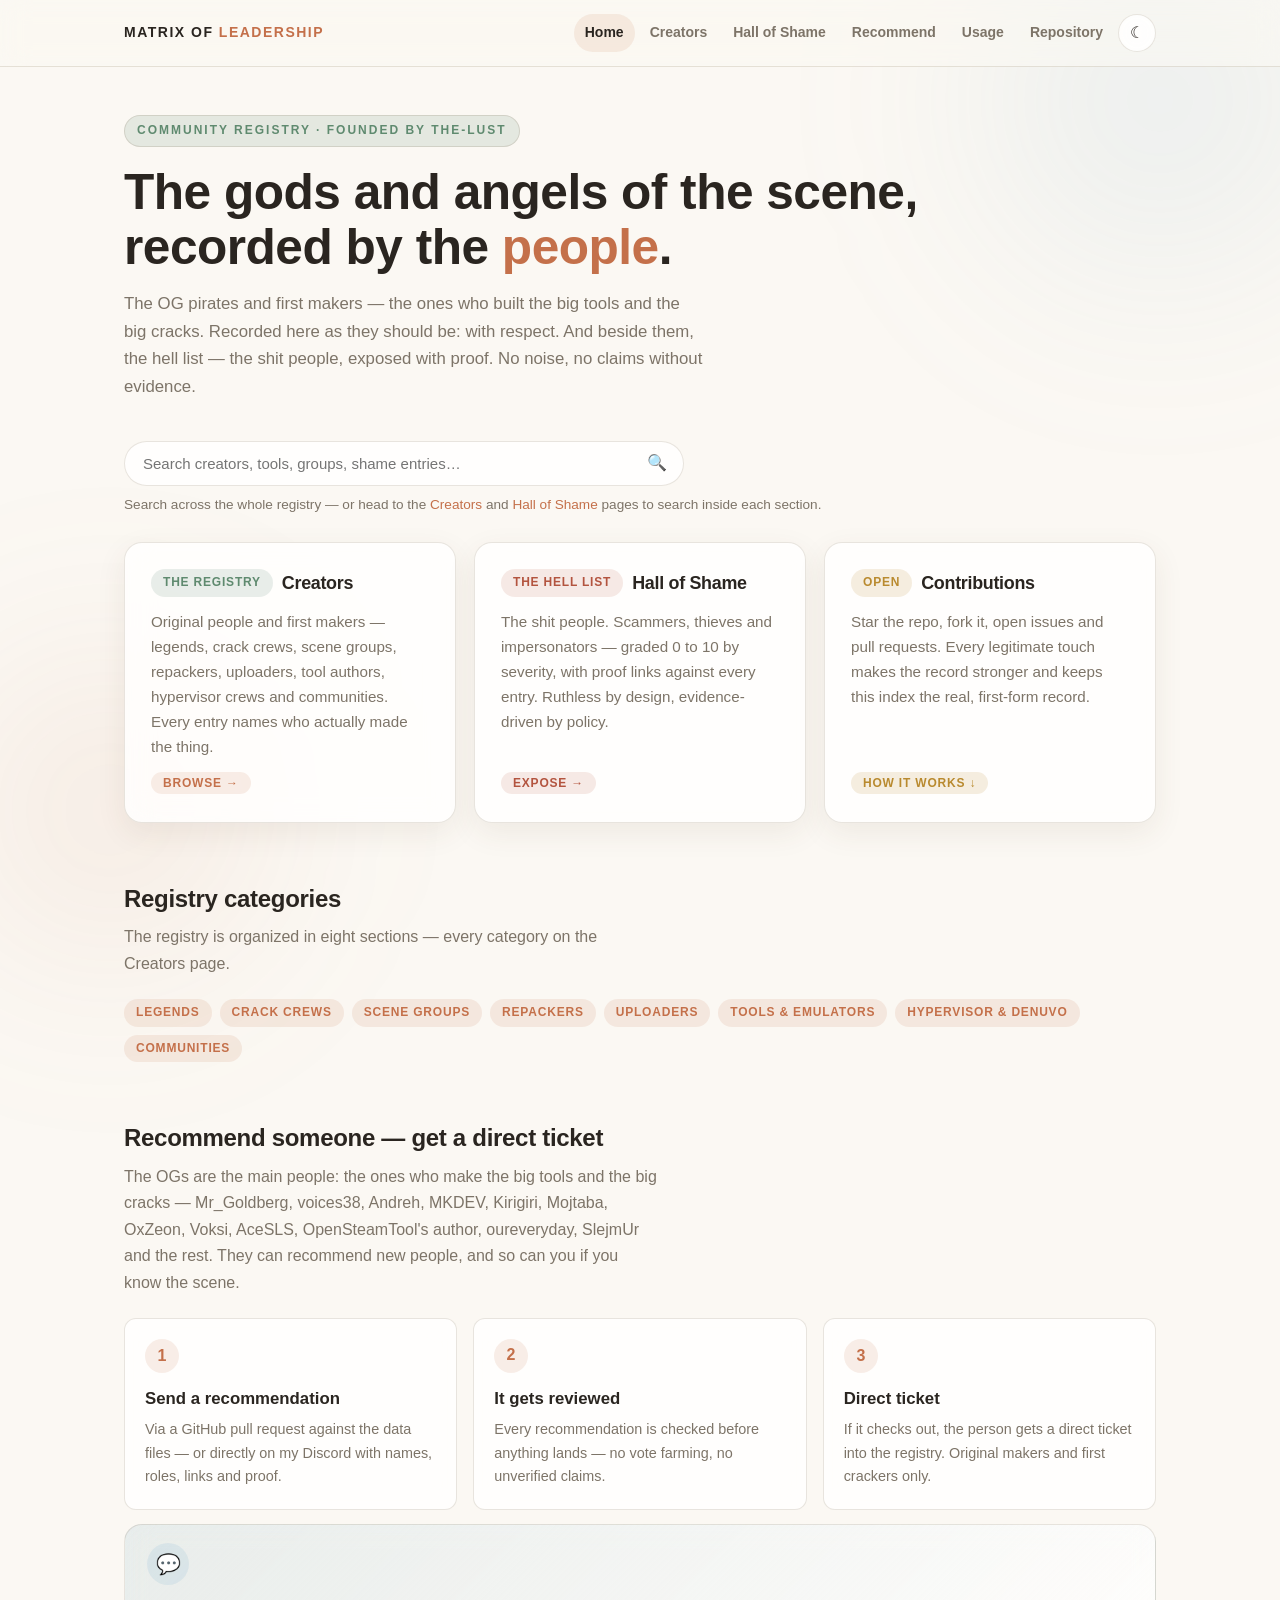
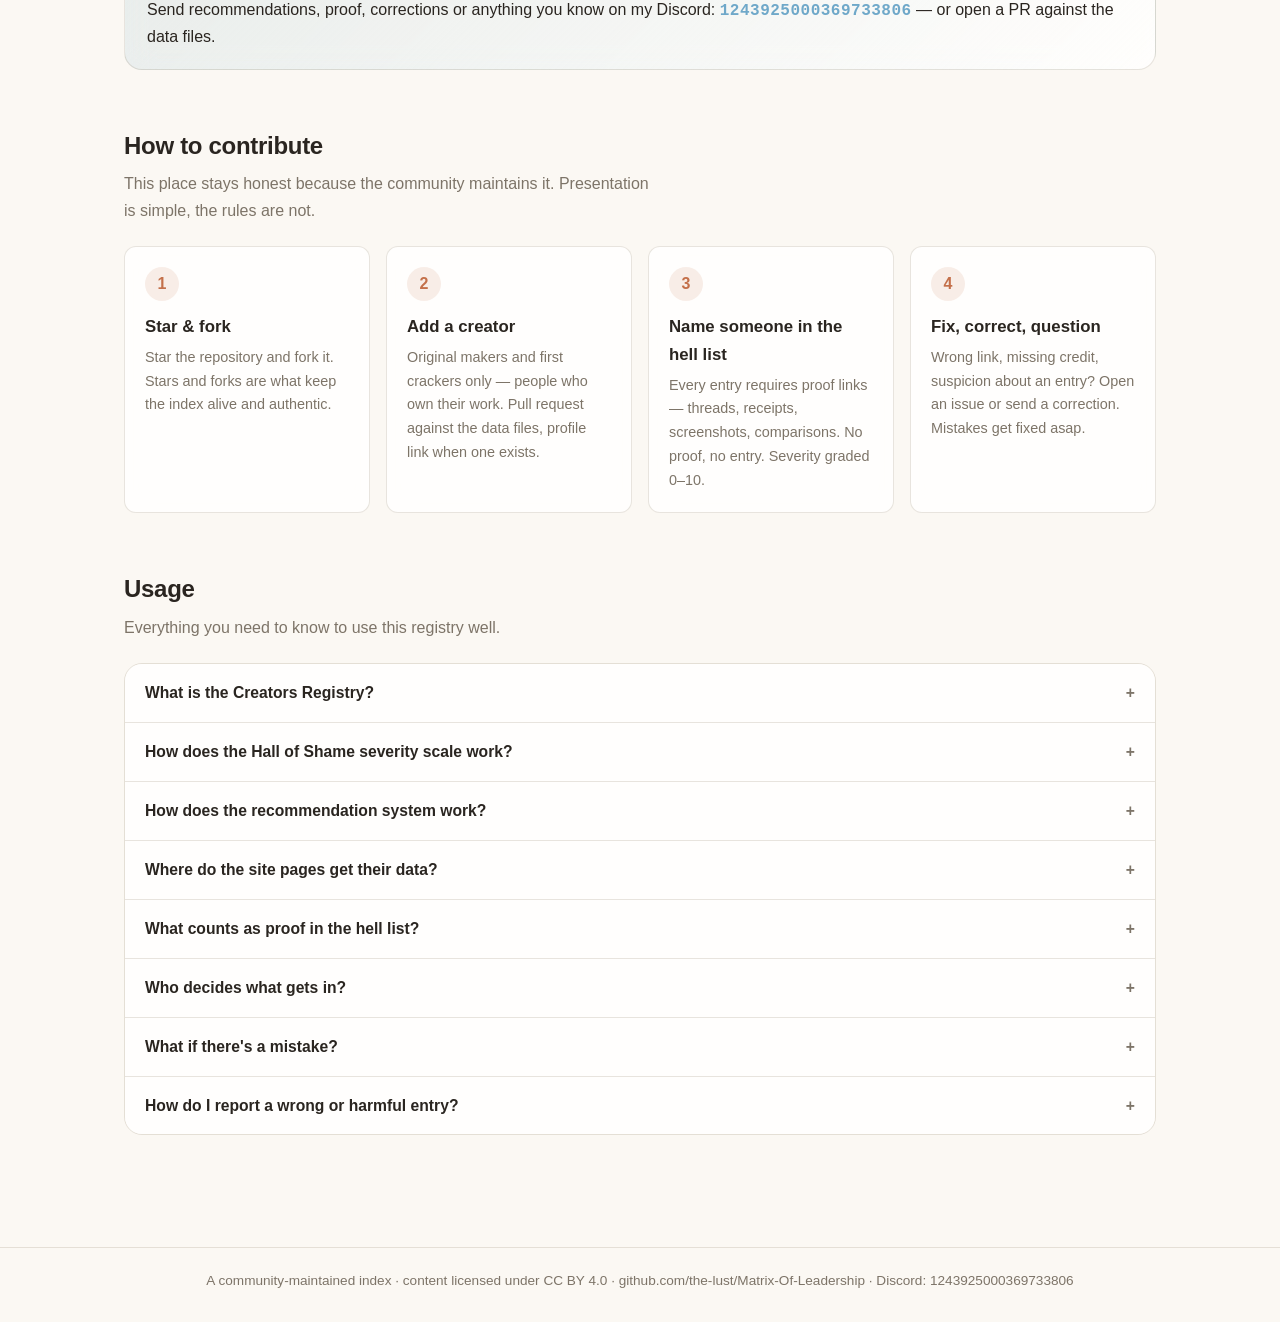
==== commit 89d0d306: "OG registry rework: crack crews + uploaders categories, SageAro/m0nkrus plain-name fixes, recommenda" ====
--- a/index.html
+++ b/index.html
@@ -4,7 +4,7 @@
 <meta charset="UTF-8">
 <meta name="viewport" content="width=device-width, initial-scale=1.0">
 <title>Matrix Of Leadership — Community Registry</title>
-<meta name="description" content="A community registry of the real ones: original creators, crackers, groups, repackers and tool makers — and a proof-graded hell list for scammers and thieves.">
+<meta name="description" content="A community registry of the real ones: the OG gods and angels who built the scene — and a proof-graded hell list for the shit people.">
 <link rel="stylesheet" href="assets/style.css">
 </head>
 <body>
@@ -15,7 +15,7 @@
       <a class="active" href="index.html">Home</a>
       <a href="creators.html">Creators</a>
       <a class="danger" href="shame.html">Hall of Shame</a>
-      <a href="#contribute">Contribute</a>
+      <a href="#recommend">Recommend</a>
       <a href="#usage">Usage</a>
       <a href="https://github.com/the-lust/Matrix-Of-Leadership">Repository</a>
       <button class="theme-btn" id="themeBtn" aria-label="Toggle theme">☾</button>
@@ -26,8 +26,8 @@
 <main>
   <section class="hero">
     <span class="kicker">Community registry · founded by the-lust</span>
-    <h1>The real ones,<br>recorded by the <span class="accent">people</span>.</h1>
-    <p class="lead">A living index of the scene's original creators, crackers, groups, repackers and tool makers — kept honest next to a proof-graded hell list that exposes scammers and content stealers. No noise, no claims without evidence.</p>
+    <h1>The gods and angels of the scene,<br>recorded by the <span class="accent">people</span>.</h1>
+    <p class="lead">The OG pirates and first makers — the ones who built the big tools and the big cracks. Recorded here as they should be: with respect. And beside them, the hell list — the shit people, exposed with proof. No noise, no claims without evidence.</p>
   </section>
 
   <div class="search-wrap">
@@ -39,19 +39,60 @@
 
   <section class="cards">
     <div class="card">
-      <h2><span class="chip green">Registry</span>Creators</h2>
-      <p>Original people and first makers — legends, groups, repackers, tool authors, hypervisor crews and communities. Every entry names who actually made the thing.</p>
+      <h2><span class="chip green">The registry</span>Creators</h2>
+      <p>Original people and first makers — legends, crack crews, scene groups, repackers, uploaders, tool authors, hypervisor crews and communities. Every entry names who actually made the thing.</p>
       <a href="creators.html" style="align-self:flex-start;"><span class="chip accent-c">Browse →</span></a>
     </div>
     <div class="card">
-      <h2><span class="chip red">Hell list</span>Hall of Shame</h2>
-      <p>Scammers, thieves and impersonators — graded 0 to 10 by severity, with proof links against every entry. Ruthless by design, evidence-driven by policy.</p>
+      <h2><span class="chip red">The hell list</span>Hall of Shame</h2>
+      <p>The shit people. Scammers, thieves and impersonators — graded 0 to 10 by severity, with proof links against every entry. Ruthless by design, evidence-driven by policy.</p>
       <a href="shame.html" style="align-self:flex-start;"><span class="chip red">Expose →</span></a>
     </div>
     <div class="card">
       <h2><span class="chip gold">Open</span>Contributions</h2>
       <p>Star the repo, fork it, open issues and pull requests. Every legitimate touch makes the record stronger and keeps this index the real, first-form record.</p>
-      <a href="#contribute" style="align-self:flex-start;"><span class="chip gold">How it works ↓</span></a>
+      <a href="#recommend" style="align-self:flex-start;"><span class="chip gold">How it works ↓</span></a>
+    </div>
+  </section>
+
+  <section class="section" id="categories">
+    <h2>Registry categories</h2>
+    <p class="sub">The registry is organized in eight sections — every category on the Creators page.</p>
+    <div class="tabs">
+      <span class="chip accent-c">Legends</span>
+      <span class="chip accent-c">Crack Crews</span>
+      <span class="chip accent-c">Scene Groups</span>
+      <span class="chip accent-c">Repackers</span>
+      <span class="chip accent-c">Uploaders</span>
+      <span class="chip accent-c">Tools &amp; Emulators</span>
+      <span class="chip accent-c">Hypervisor &amp; Denuvo</span>
+      <span class="chip accent-c">Communities</span>
+    </div>
+  </section>
+
+  <section class="section" id="recommend">
+    <h2>Recommend someone — get a direct ticket</h2>
+    <p class="sub">The OGs are the main people: the ones who make the big tools and the big cracks — Mr_Goldberg, voices38, Andreh, MKDEV, Kirigiri, Mojtaba, OxZeon, Voksi, AceSLS, OpenSteamTool's author, oureveryday, SlejmUr and the rest. They can recommend new people, and so can you if you know the scene.</p>
+    <div class="steps">
+      <div class="step">
+        <div class="num">1</div>
+        <h3>Send a recommendation</h3>
+        <p>Via a GitHub pull request against the data files — or directly on my Discord with names, roles, links and proof.</p>
+      </div>
+      <div class="step">
+        <div class="num">2</div>
+        <h3>It gets reviewed</h3>
+        <p>Every recommendation is checked before anything lands — no vote farming, no unverified claims.</p>
+      </div>
+      <div class="step">
+        <div class="num">3</div>
+        <h3>Direct ticket</h3>
+        <p>If it checks out, the person gets a direct ticket into the registry. Original makers and first crackers only.</p>
+      </div>
+    </div>
+    <div class="discord-note">
+      <span class="d-ic">&#128172;</span>
+      <span>Send recommendations, proof, corrections or anything you know on my Discord: <b>1243925000369733806</b> — or open a PR against the data files.</span>
     </div>
   </section>
 
@@ -77,7 +118,7 @@
       <div class="step">
         <div class="num">4</div>
         <h3>Fix, correct, question</h3>
-        <p>Wrong link, missing credit, suspicion about an entry? Open an issue or send a correction. All entries are reviewed before they land.</p>
+        <p>Wrong link, missing credit, suspicion about an entry? Open an issue or send a correction. Mistakes get fixed asap.</p>
       </div>
     </div>
   </section>
@@ -88,13 +129,17 @@
     <div class="roll">
       <details>
         <summary>What is the Creators Registry?</summary>
-        <div class="body">A curated list of original people and first makers across the scene: individual legends (crackers, emulator and tool authors, uploaders), release groups, repackers, tools with their authors, hypervisor crews and the communities that hold it all together. Only real work gets a seat.</div>
+        <div class="body">A curated list of original people and first makers across the scene: individual legends (crackers, emulator and tool authors, uploaders), crack crews, scene groups, repackers, tools with their authors, hypervisor crews and the communities that hold it all together. Only real work gets a seat.</div>
       </details>
       <details>
         <summary>How does the Hall of Shame severity scale work?</summary>
         <div class="body">Every entry is graded 0–10. 0–1 Low · 2–3 Moderate · 4–5 High · 6–7 Very High · 8–9 Brutal · 10 Super Risky. The grade is assigned at review from the submitted proofs and can be challenged with new evidence.</div>
       </details>
       <details>
+        <summary>How does the recommendation system work?</summary>
+        <div class="body">An OG — or anyone with real knowledge — recommends a person via a pull request against the data files, or by sending the info on the Discord (<b>1243925000369733806</b>). The recommendation is reviewed, and if it checks out the person gets a direct ticket into the registry.</div>
+      </details>
+      <details>
         <summary>Where do the site pages get their data?</summary>
         <div class="body">The website renders directly from <code>data/creators.json</code> and <code>data/shame.json</code>. Edit the data, push, and the site updates on its own. The matching <code>.md</code> files stay in sync as the human-readable copies.</div>
       </details>
@@ -107,6 +152,10 @@
         <div class="body">Maintainers review every pull request and issue before anything lands. No vote farming, no unverified claims, no anonymous vendettas without evidence. Misuse gets a hell list entry of its own.</div>
       </details>
       <details>
+        <summary>What if there's a mistake?</summary>
+        <div class="body">Mistakes are here and there — we are sorry. Open an issue, send a PR, or message the Discord (<b>1243925000369733806</b>) and it gets fixed asap.</div>
+      </details>
+      <details>
         <summary>How do I report a wrong or harmful entry?</summary>
         <div class="body">Open an issue with the evidence. If a creator was added by mistake, a link broke, or a shame entry lacks proof, the issue is processed promptly and the record corrected.</div>
       </details>
@@ -116,7 +165,8 @@
 
 <footer>
   A community-maintained index · content licensed under <a href="https://creativecommons.org/licenses/by/4.0/">CC BY 4.0</a> ·
-  <a href="https://github.com/the-lust/Matrix-Of-Leadership">github.com/the-lust/Matrix-Of-Leadership</a>
+  <a href="https://github.com/the-lust/Matrix-Of-Leadership">github.com/the-lust/Matrix-Of-Leadership</a> ·
+  Discord: 1243925000369733806
 </footer>
 
 <script src="assets/theme.js"></script>
@@ -136,19 +186,18 @@
     ]).then(function (res) { data = res[0]; data.shame = res[1].entries || []; });
   }
 
+  var CATS = {
+    legends: "Legend", crews: "Crack Crew", groups: "Group", repackers: "Repacker",
+    uploaders: "Uploader", tools: "Tool", hypervisor: "Hypervisor", communities: "Community"
+  };
+
   function allItems() {
     var out = [];
-    function push(cat, items, nameField) {
-      (items || []).forEach(function (it) {
-        out.push({ cat: cat, title: it[nameField] || it.name, sub: it.author || it.role || "", note: it.note || "", link: it.link || "" });
+    Object.keys(CATS).forEach(function (k) {
+      (data[k] || []).forEach(function (it) {
+        out.push({ cat: CATS[k], title: it.name, sub: it.author || it.role || "", note: it.note || "", link: it.link || "" });
       });
-    }
-    push("Legend", data.legends, "name");
-    push("Group", data.groups, "name");
-    push("Repacker", data.repackers, "name");
-    push("Tool", data.tools, "name");
-    push("Hypervisor", data.hypervisor, "name");
-    push("Community", data.communities, "name");
+    });
     data.shame.forEach(function (it) {
       out.push({ cat: "Shame", title: it.alias || "", sub: "severity " + (it.severity != null ? it.severity : "?") + "/10", note: it.offense || "", link: "", shame: true });
     });
@@ -174,8 +223,7 @@
 
   function run() {
     var q = input.value.trim().toLowerCase();
-    if (!data) { render([], q); return; }
-    if (!q) { render([], ""); return; }
+    if (!data || !q) { render([], q); return; }
     var list = allItems().filter(function (it) {
       return (it.title + " " + it.sub + " " + it.note).toLowerCase().indexOf(q) !== -1;
     });
--- a/assets/style.css
+++ b/assets/style.css
@@ -1,38 +1,43 @@
 :root {
   --bg: #fbf8f3;
   --bg-soft: #f4efe6;
-  --panel: #ffffff;
+  --panel: rgba(255, 255, 255, 0.82);
   --ink: #2a2520;
   --muted: #7d7468;
-  --line: #e8e0d3;
+  --line: rgba(90, 70, 40, 0.14);
   --accent: #c4704a;
-  --accent-soft: #f2e3d7;
+  --accent-soft: rgba(196, 112, 74, 0.12);
   --green: #5f8a6f;
-  --green-soft: #e3efe6;
+  --green-soft: rgba(95, 138, 111, 0.14);
   --gold: #b98a2f;
-  --gold-soft: #f4ead2;
+  --gold-soft: rgba(185, 138, 47, 0.14);
   --red: #b3543f;
-  --red-soft: #f6e2dc;
+  --red-soft: rgba(179, 84, 63, 0.12);
+  --ice: #6fa8c9;
+  --ice-soft: rgba(111, 168, 201, 0.14);
   --shadow: 0 10px 30px rgba(90, 70, 40, 0.08);
-  --radius: 16px;
-  --radius-sm: 10px;
+  --radius: 18px;
+  --radius-sm: 12px;
+  --glass: blur(14px) saturate(160%);
 }
 [data-theme="dark"] {
-  --bg: #1e1b17;
-  --bg-soft: #252119;
-  --panel: #2a251e;
-  --ink: #efe9dd;
-  --muted: #a89e8c;
-  --line: #3c352b;
-  --accent: #dd9067;
-  --accent-soft: #3c2c22;
-  --green: #8fbb9d;
-  --green-soft: #26332a;
-  --gold: #d3aa5f;
-  --gold-soft: #36301f;
-  --red: #dd7a5f;
-  --red-soft: #3d2720;
-  --shadow: 0 10px 30px rgba(0, 0, 0, 0.35);
+  --bg: #0a0c10;
+  --bg-soft: #10131a;
+  --panel: rgba(255, 255, 255, 0.055);
+  --ink: #eef1f6;
+  --muted: #97a1b2;
+  --line: rgba(255, 255, 255, 0.09);
+  --accent: #7ec8ff;
+  --accent-soft: rgba(126, 200, 255, 0.12);
+  --green: #7fd8a6;
+  --green-soft: rgba(127, 216, 166, 0.12);
+  --gold: #e8c27a;
+  --gold-soft: rgba(232, 194, 122, 0.12);
+  --red: #ff7a6b;
+  --red-soft: rgba(255, 122, 107, 0.13);
+  --ice: #8ecdf0;
+  --ice-soft: rgba(142, 205, 240, 0.13);
+  --shadow: 0 10px 40px rgba(0, 0, 0, 0.5);
 }
 * { margin: 0; padding: 0; box-sizing: border-box; }
 html { scroll-behavior: smooth; }
@@ -41,19 +46,35 @@
   color: var(--ink);
   font-family: -apple-system, BlinkMacSystemFont, "Segoe UI", Roboto, Helvetica, Arial, sans-serif;
   line-height: 1.65;
-  transition: background 0.25s ease, color 0.25s ease;
-}
+  transition: background 0.3s ease, color 0.3s ease;
+  overflow-x: hidden;
+}
+body::before, body::after {
+  content: ""; position: fixed; border-radius: 50%;
+  filter: blur(90px); pointer-events: none; z-index: 0;
+}
+body::before {
+  width: 520px; height: 520px; top: -160px; right: -140px;
+  background: radial-gradient(circle, var(--ice-soft), transparent 70%);
+}
+body::after {
+  width: 460px; height: 460px; bottom: -140px; left: -120px;
+  background: radial-gradient(circle, var(--accent-soft), transparent 70%);
+}
+[data-theme="dark"] body::before { background: radial-gradient(circle, rgba(126, 200, 255, 0.14), transparent 70%); }
+[data-theme="dark"] body::after { background: radial-gradient(circle, rgba(142, 205, 240, 0.10), transparent 70%); }
 a { color: var(--accent); text-decoration: none; }
 a:hover { text-decoration: underline; }
 
 header.nav {
   position: sticky; top: 0; z-index: 50;
-  background: color-mix(in srgb, var(--bg) 88%, transparent);
-  backdrop-filter: blur(10px);
+  background: color-mix(in srgb, var(--bg) 60%, transparent);
+  backdrop-filter: var(--glass);
+  -webkit-backdrop-filter: var(--glass);
   border-bottom: 1px solid var(--line);
 }
 .nav-inner {
-  max-width: 1060px; margin: 0 auto; padding: 14px 24px;
+  max-width: 1080px; margin: 0 auto; padding: 14px 24px;
   display: flex; align-items: center; justify-content: space-between; gap: 14px; flex-wrap: wrap;
 }
 .brand { font-weight: 800; letter-spacing: 1.5px; text-transform: uppercase; font-size: 14px; color: var(--ink); }
@@ -69,10 +90,11 @@
   border: 1px solid var(--line); background: var(--panel); color: var(--ink);
   width: 38px; height: 38px; border-radius: 50%; cursor: pointer; font-size: 16px;
   display: grid; place-items: center; transition: transform 0.2s ease;
+  backdrop-filter: var(--glass); -webkit-backdrop-filter: var(--glass);
 }
 button.theme-btn:hover { transform: rotate(15deg); }
 
-main { max-width: 1060px; margin: 0 auto; padding: 48px 24px 72px; }
+main { max-width: 1080px; margin: 0 auto; padding: 48px 24px 72px; position: relative; z-index: 1; }
 
 h1 { font-size: clamp(2rem, 5.5vw, 3.1rem); line-height: 1.12; letter-spacing: -0.5px; font-weight: 800; }
 h2 { font-size: 1.5rem; font-weight: 800; letter-spacing: -0.3px; }
@@ -84,6 +106,7 @@
 .hero .kicker {
   display: inline-block; font-size: 12px; font-weight: 700; letter-spacing: 2px; text-transform: uppercase;
   color: var(--green); background: var(--green-soft); padding: 5px 12px; border-radius: 999px; margin-bottom: 18px;
+  border: 1px solid var(--line);
 }
 
 .search-wrap { margin: 28px 0 8px; position: relative; max-width: 560px; }
@@ -91,6 +114,7 @@
   width: 100%; padding: 13px 44px 13px 18px; font-size: 15px;
   border: 1.5px solid var(--line); border-radius: 999px; background: var(--panel); color: var(--ink);
   outline: none; transition: border-color 0.2s ease, box-shadow 0.2s ease;
+  backdrop-filter: var(--glass); -webkit-backdrop-filter: var(--glass);
 }
 .search-wrap input:focus { border-color: var(--accent); box-shadow: 0 0 0 4px var(--accent-soft); }
 .search-wrap .s-icon { position: absolute; right: 17px; top: 50%; transform: translateY(-50%); color: var(--muted); }
@@ -99,15 +123,16 @@
 .cards { display: grid; grid-template-columns: repeat(auto-fit, minmax(270px, 1fr)); gap: 18px; }
 .card {
   background: var(--panel); border: 1px solid var(--line); border-radius: var(--radius);
-  padding: 24px; box-shadow: var(--shadow); display: flex; flex-direction: column; gap: 10px;
+  padding: 26px; box-shadow: var(--shadow); display: flex; flex-direction: column; gap: 10px;
   transition: transform 0.2s ease, border-color 0.2s ease;
+  backdrop-filter: var(--glass); -webkit-backdrop-filter: var(--glass);
 }
 .card:hover { transform: translateY(-3px); border-color: var(--accent); }
-.card h2 { display: flex; align-items: center; gap: 9px; font-size: 1.12rem; }
+.card h2 { display: flex; align-items: center; gap: 9px; font-size: 1.12rem; flex-wrap: wrap; }
 .card p { color: var(--muted); font-size: 0.95rem; flex: 1; }
 .chip {
   align-self: flex-start; font-size: 0.75rem; font-weight: 700; letter-spacing: 0.8px; text-transform: uppercase;
-  padding: 4px 12px; border-radius: 999px;
+  padding: 4px 12px; border-radius: 999px; white-space: nowrap;
 }
 .chip.green { color: var(--green); background: var(--green-soft); }
 .chip.red { color: var(--red); background: var(--red-soft); }
@@ -123,17 +148,21 @@
   border: 1.5px solid var(--line); background: var(--panel); color: var(--muted);
   padding: 7px 15px; border-radius: 999px; font-size: 13px; font-weight: 700; cursor: pointer;
   transition: all 0.2s ease;
+  backdrop-filter: var(--glass); -webkit-backdrop-filter: var(--glass);
 }
 .tab:hover { border-color: var(--accent); color: var(--ink); }
-.tab.active { background: var(--ink); color: var(--bg); border-color: var(--ink); }
+.tab.active { background: var(--accent); color: #0b0d10; border-color: var(--accent); }
 
 .grid { display: grid; grid-template-columns: repeat(auto-fill, minmax(300px, 1fr)); gap: 14px; margin-top: 8px; }
 .item {
   background: var(--panel); border: 1px solid var(--line); border-radius: var(--radius-sm);
   padding: 18px 20px; display: flex; flex-direction: column; gap: 6px;
-}
-.item .top { display: flex; justify-content: space-between; align-items: baseline; gap: 10px; }
-.item .name { font-weight: 800; font-size: 1.02rem; }
+  backdrop-filter: var(--glass); -webkit-backdrop-filter: var(--glass);
+  transition: transform 0.18s ease, border-color 0.18s ease;
+}
+.item:hover { transform: translateY(-2px); border-color: var(--accent); }
+.item .top { display: flex; justify-content: space-between; align-items: baseline; gap: 10px; flex-wrap: wrap; }
+.item .name { font-weight: 800; font-size: 1.02rem; overflow-wrap: anywhere; }
 .item .tag { font-size: 0.72rem; font-weight: 700; color: var(--muted); letter-spacing: 0.6px; text-transform: uppercase; white-space: nowrap; }
 .item .note { color: var(--muted); font-size: 0.88rem; }
 .item .who { font-size: 0.85rem; color: var(--accent); font-weight: 600; }
@@ -142,6 +171,7 @@
 .steps { display: grid; grid-template-columns: repeat(auto-fit, minmax(210px, 1fr)); gap: 16px; }
 .step {
   background: var(--panel); border: 1px solid var(--line); border-radius: var(--radius-sm); padding: 20px;
+  backdrop-filter: var(--glass); -webkit-backdrop-filter: var(--glass);
 }
 .step .num {
   width: 34px; height: 34px; border-radius: 50%; display: grid; place-items: center;
@@ -161,8 +191,16 @@
 .roll details[open] summary::after { content: "−"; }
 .roll .body { color: var(--muted); font-size: 0.93rem; padding: 0 20px 18px; }
 
-.legend { display: flex; flex-wrap: wrap; gap: 8px; margin: 14px 0 24px; }
+.shame-head {
+  background: linear-gradient(135deg, var(--red-soft), var(--panel));
+  border: 1px solid var(--line); border-radius: var(--radius); padding: 30px;
+  margin-bottom: 30px;
+  backdrop-filter: var(--glass); -webkit-backdrop-filter: var(--glass);
+}
+.shame-head h2 { color: var(--red); font-size: 1.7rem; }
+.shame-head p { color: var(--muted); margin-top: 8px; max-width: 62ch; }
 .lv {
+  display: inline-block; margin: 3px 4px 3px 0;
   font-size: 0.76rem; font-weight: 800; letter-spacing: 0.5px; padding: 5px 12px; border-radius: 999px;
 }
 .lv.l0 { background: #eef0f1; color: #6b7480; }
@@ -171,28 +209,35 @@
 .lv.l6 { background: #f8d9d1; color: #a94f3a; }
 .lv.l8 { background: #e6c3be; color: #8e2f22; }
 .lv.l10 { background: #2c2624; color: #f3d9c9; }
-[data-theme="dark"] .lv.l10 { background: #f3d9c9; color: #2c2624; }
-
-.shame-head {
-  background: linear-gradient(135deg, var(--red-soft), var(--panel));
-  border: 1px solid var(--line); border-radius: var(--radius); padding: 30px;
-  margin-bottom: 30px;
-}
-.shame-head h2 { color: var(--red); font-size: 1.7rem; }
-.shame-head p { color: var(--muted); margin-top: 8px; max-width: 60ch; }
+[data-theme="dark"] .lv.l0 { background: rgba(255,255,255,0.08); color: #b9c2cf; }
+[data-theme="dark"] .lv.l1 { background: rgba(232,194,122,0.14); color: #e8c27a; }
+[data-theme="dark"] .lv.l4 { background: rgba(255,170,110,0.14); color: #ffb37d; }
+[data-theme="dark"] .lv.l6 { background: rgba(255,122,107,0.16); color: #ff8f7e; }
+[data-theme="dark"] .lv.l8 { background: rgba(255,80,60,0.20); color: #ff6a55; }
+[data-theme="dark"] .lv.l10 { background: rgba(255,60,40,0.28); color: #ff4a35; }
 
 .shame-item { border-left: 4px solid var(--red); position: relative; }
-.shame-item .sev {
-  font-size: 0.74rem; font-weight: 800; letter-spacing: 0.6px; padding: 4px 11px; border-radius: 999px;
-}
 .shame-item .proofs { display: flex; flex-direction: column; gap: 3px; margin-top: 4px; }
 .shame-item .proofs a { font-size: 0.85rem; }
 .shame-item .status {
   font-size: 0.72rem; font-weight: 700; padding: 3px 10px; border-radius: 999px; letter-spacing: 0.4px;
+  align-self: flex-start;
 }
 .status.verified { background: var(--green-soft); color: var(--green); }
 .status.contacted { background: var(--gold-soft); color: var(--gold); }
 .status.pending { background: var(--bg-soft); color: var(--muted); border: 1px dashed var(--line); }
+
+.discord-note {
+  display: flex; align-items: center; gap: 12px; flex-wrap: wrap;
+  background: linear-gradient(135deg, var(--ice-soft), var(--panel));
+  border: 1px solid var(--line); border-radius: var(--radius); padding: 18px 22px; margin-top: 14px;
+  backdrop-filter: var(--glass); -webkit-backdrop-filter: var(--glass);
+}
+.discord-note .d-ic {
+  width: 42px; height: 42px; border-radius: 50%; flex: 0 0 auto;
+  background: var(--ice-soft); color: var(--ice); display: grid; place-items: center; font-size: 20px;
+}
+.discord-note b { color: var(--ice); font-family: ui-monospace, Consolas, monospace; letter-spacing: 0.5px; }
 
 footer {
   border-top: 1px solid var(--line); margin-top: 40px; padding: 22px 24px 30px; text-align: center;
@@ -203,4 +248,5 @@
   position: fixed; left: 50%; bottom: 26px; transform: translateX(-50%);
   background: var(--ink); color: var(--bg); padding: 10px 18px; border-radius: 999px;
   font-size: 0.85rem; font-weight: 600; box-shadow: var(--shadow); z-index: 99;
-}+}
+code { background: var(--bg-soft); border: 1px solid var(--line); border-radius: 6px; padding: 1px 6px; font-size: 0.85em; }
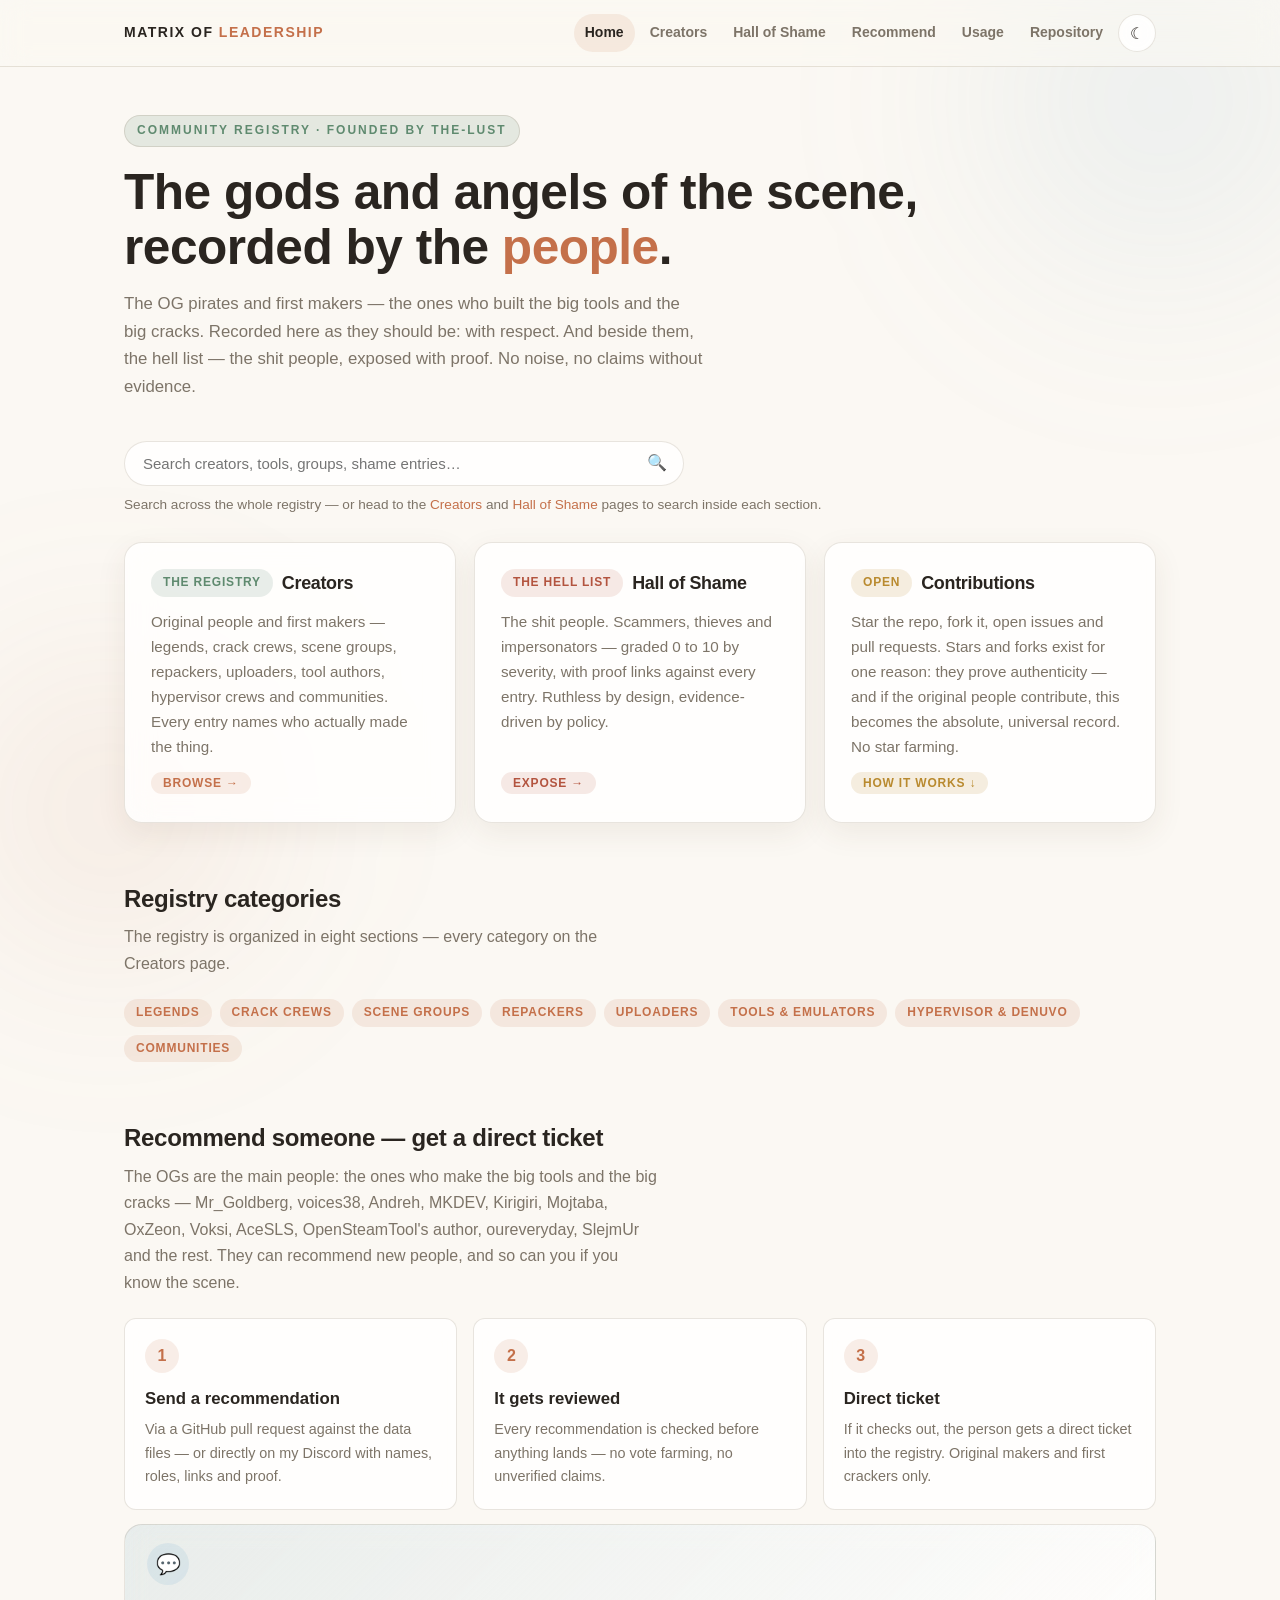
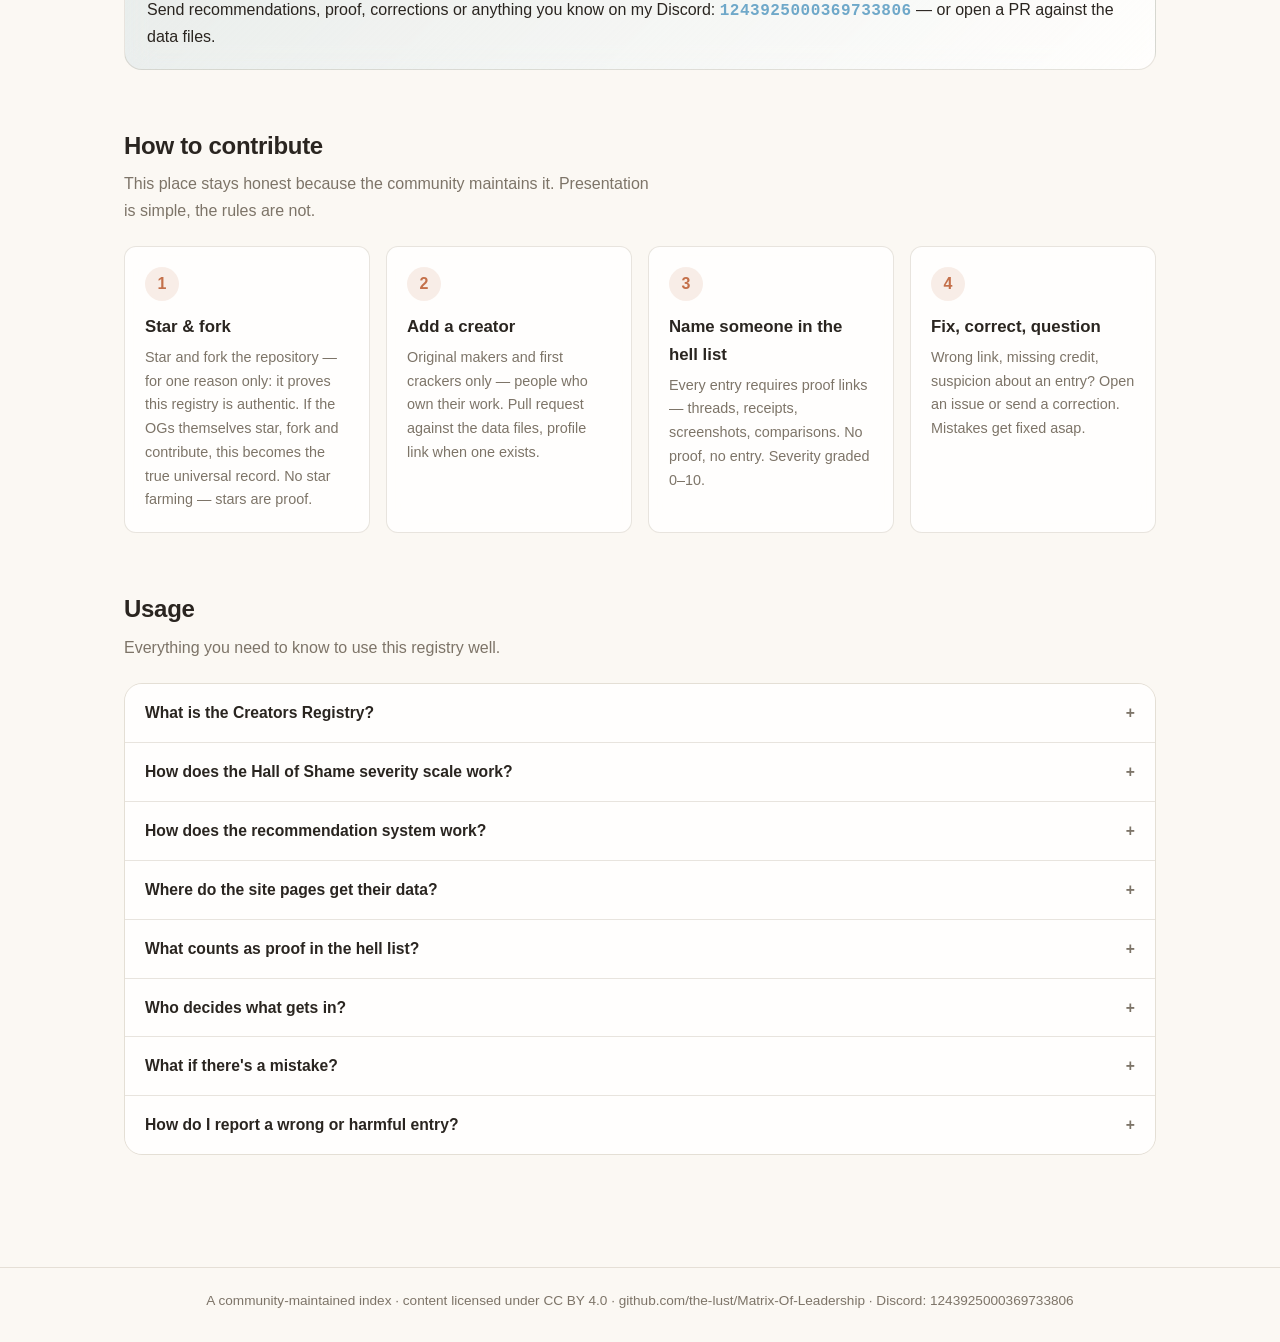
==== commit f134309b: "Clarify star/fork purpose: authenticity proof, not star farming" ====
--- a/index.html
+++ b/index.html
@@ -50,7 +50,7 @@
     </div>
     <div class="card">
       <h2><span class="chip gold">Open</span>Contributions</h2>
-      <p>Star the repo, fork it, open issues and pull requests. Every legitimate touch makes the record stronger and keeps this index the real, first-form record.</p>
+      <p>Star the repo, fork it, open issues and pull requests. Stars and forks exist for one reason: they prove authenticity — and if the original people contribute, this becomes the absolute, universal record. No star farming.</p>
       <a href="#recommend" style="align-self:flex-start;"><span class="chip gold">How it works ↓</span></a>
     </div>
   </section>
@@ -103,7 +103,7 @@
       <div class="step">
         <div class="num">1</div>
         <h3>Star &amp; fork</h3>
-        <p>Star the repository and fork it. Stars and forks are what keep the index alive and authentic.</p>
+        <p>Star and fork the repository — for one reason only: it proves this registry is authentic. If the OGs themselves star, fork and contribute, this becomes the true universal record. No star farming — stars are proof.</p>
       </div>
       <div class="step">
         <div class="num">2</div>
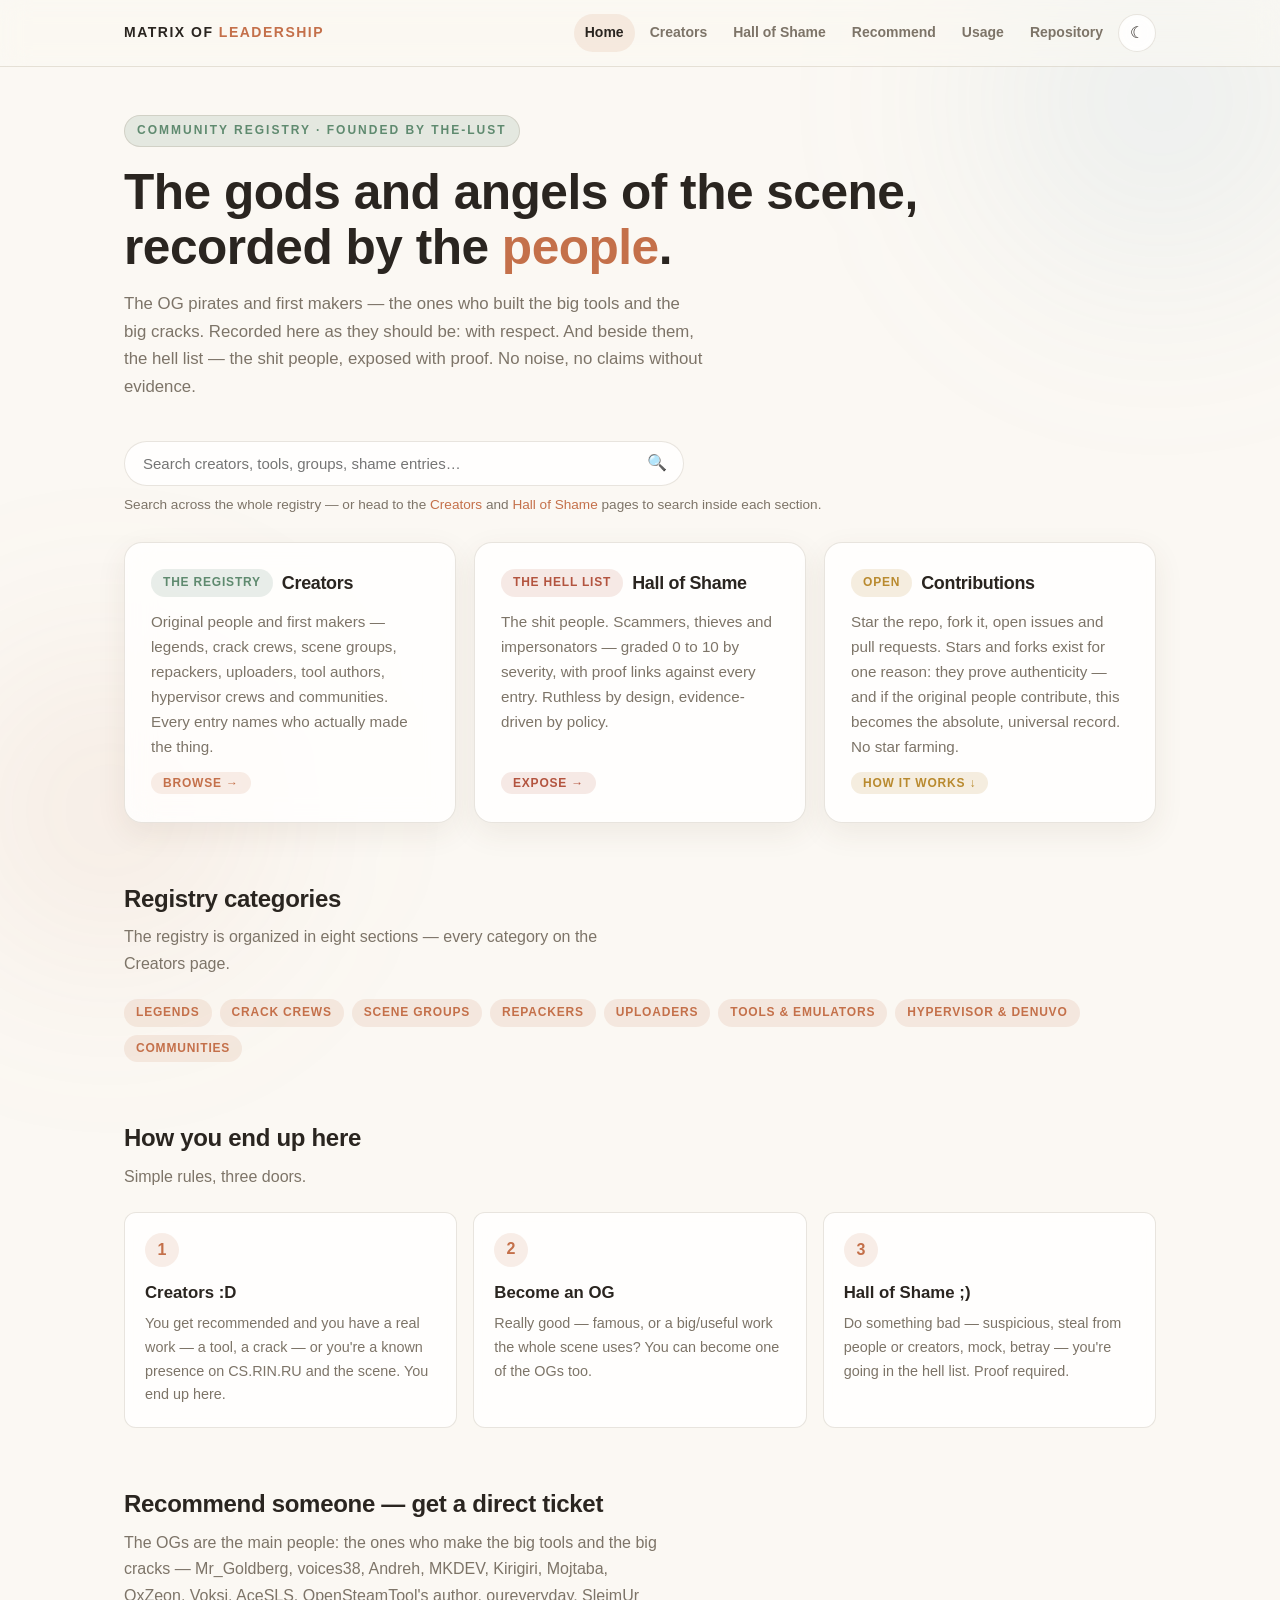
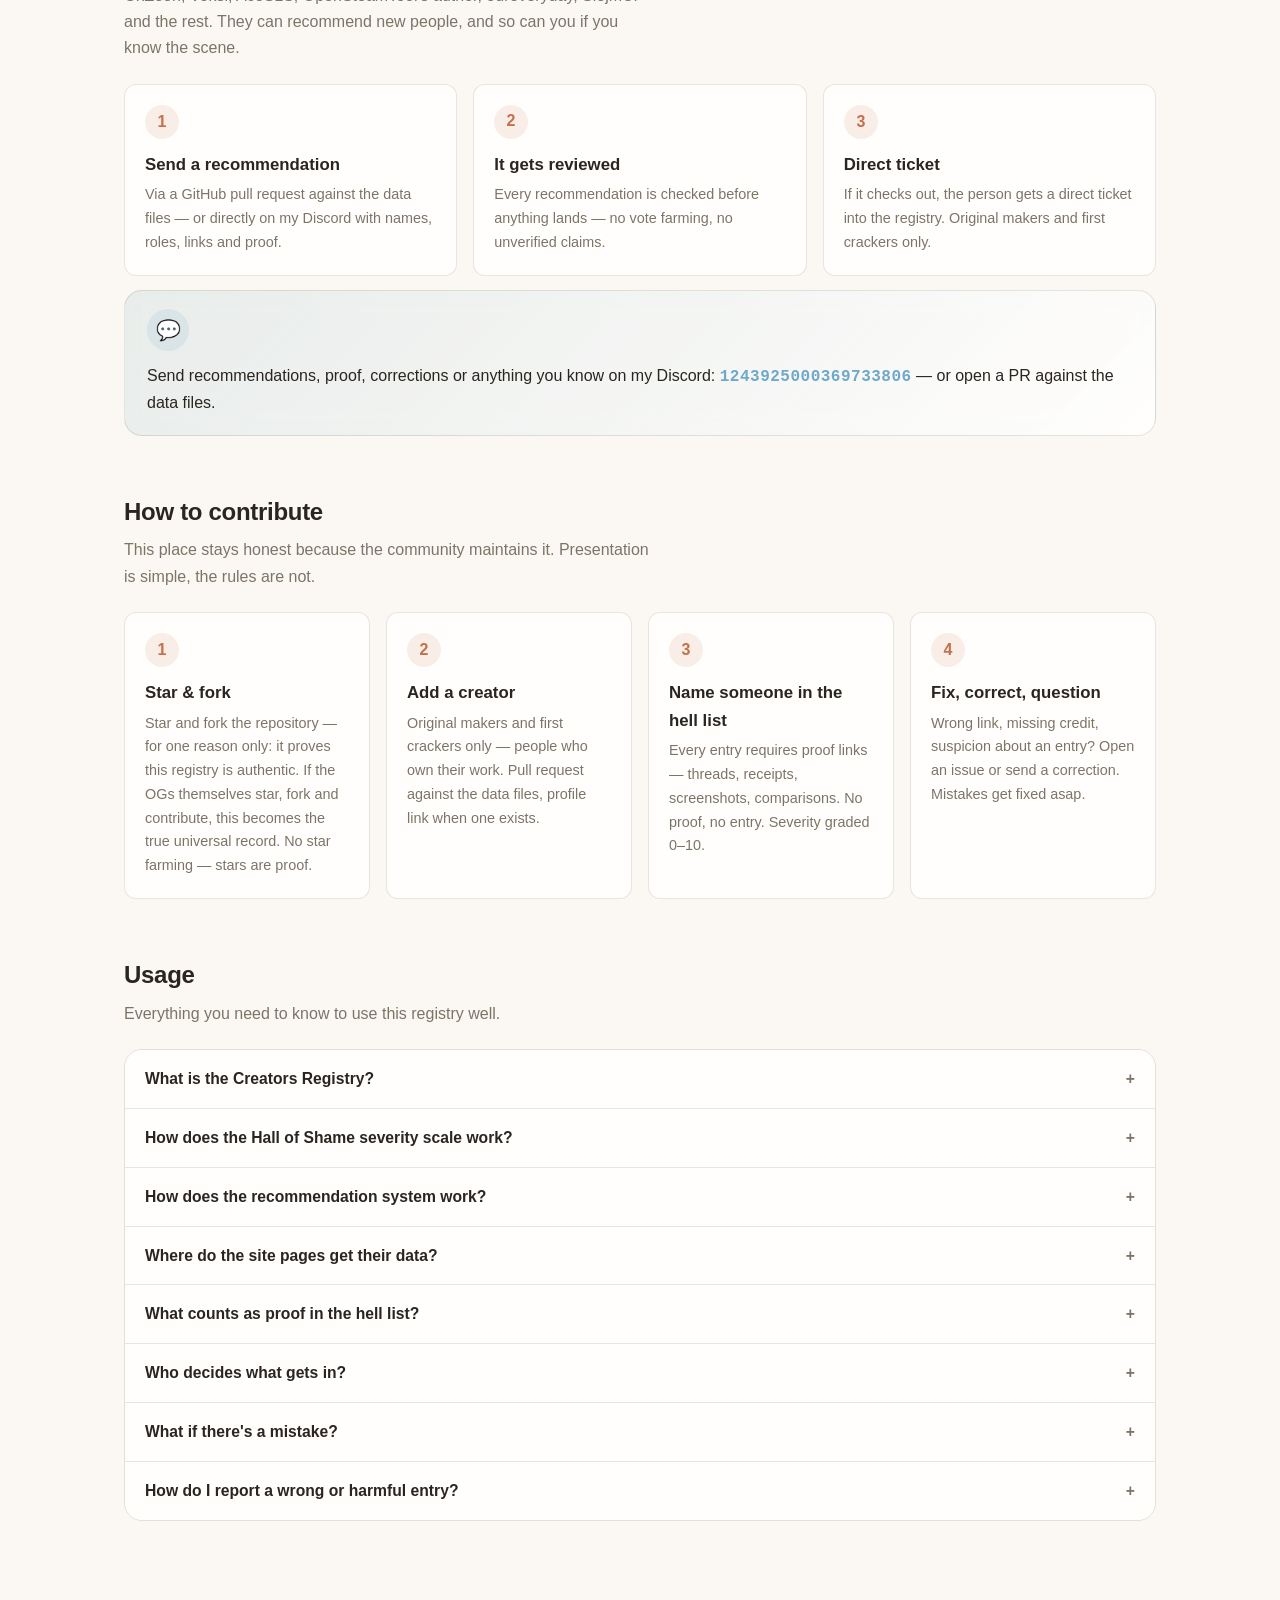
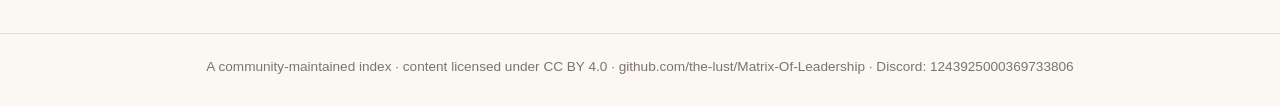
==== commit 6a07df9b: "OG list in README, how-you-end-up-here rules (creators/OG/shame), Kirigiri ex-DenuvOwO retired" ====
--- a/index.html
+++ b/index.html
@@ -70,6 +70,28 @@
     </div>
   </section>
 
+  <section class="section" id="paths">
+    <h2>How you end up here</h2>
+    <p class="sub">Simple rules, three doors.</p>
+    <div class="steps">
+      <div class="step">
+        <div class="num">1</div>
+        <h3>Creators :D</h3>
+        <p>You get recommended and you have a real work — a tool, a crack — or you're a known presence on CS.RIN.RU and the scene. You end up here.</p>
+      </div>
+      <div class="step">
+        <div class="num">2</div>
+        <h3>Become an OG</h3>
+        <p>Really good — famous, or a big/useful work the whole scene uses? You can become one of the OGs too.</p>
+      </div>
+      <div class="step">
+        <div class="num">3</div>
+        <h3>Hall of Shame ;)</h3>
+        <p>Do something bad — suspicious, steal from people or creators, mock, betray — you're going in the hell list. Proof required.</p>
+      </div>
+    </div>
+  </section>
+
   <section class="section" id="recommend">
     <h2>Recommend someone — get a direct ticket</h2>
     <p class="sub">The OGs are the main people: the ones who make the big tools and the big cracks — Mr_Goldberg, voices38, Andreh, MKDEV, Kirigiri, Mojtaba, OxZeon, Voksi, AceSLS, OpenSteamTool's author, oureveryday, SlejmUr and the rest. They can recommend new people, and so can you if you know the scene.</p>
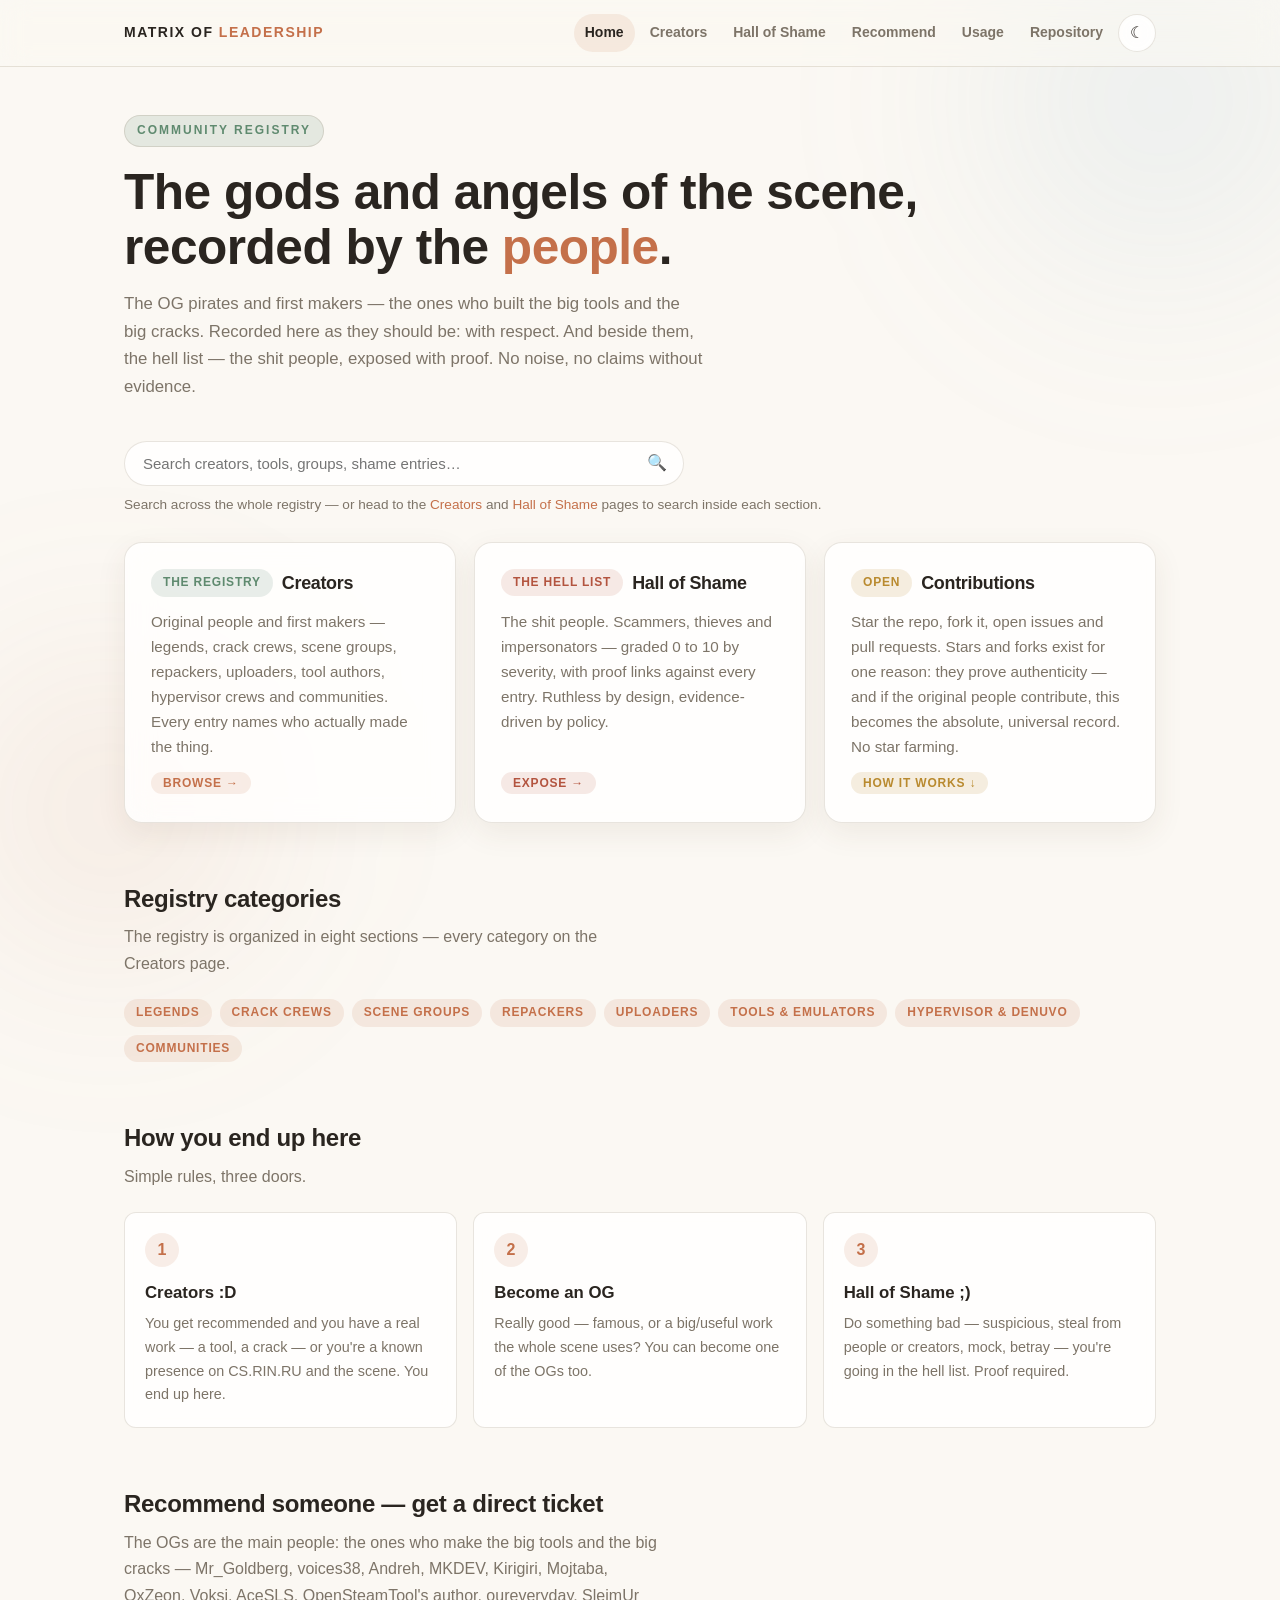
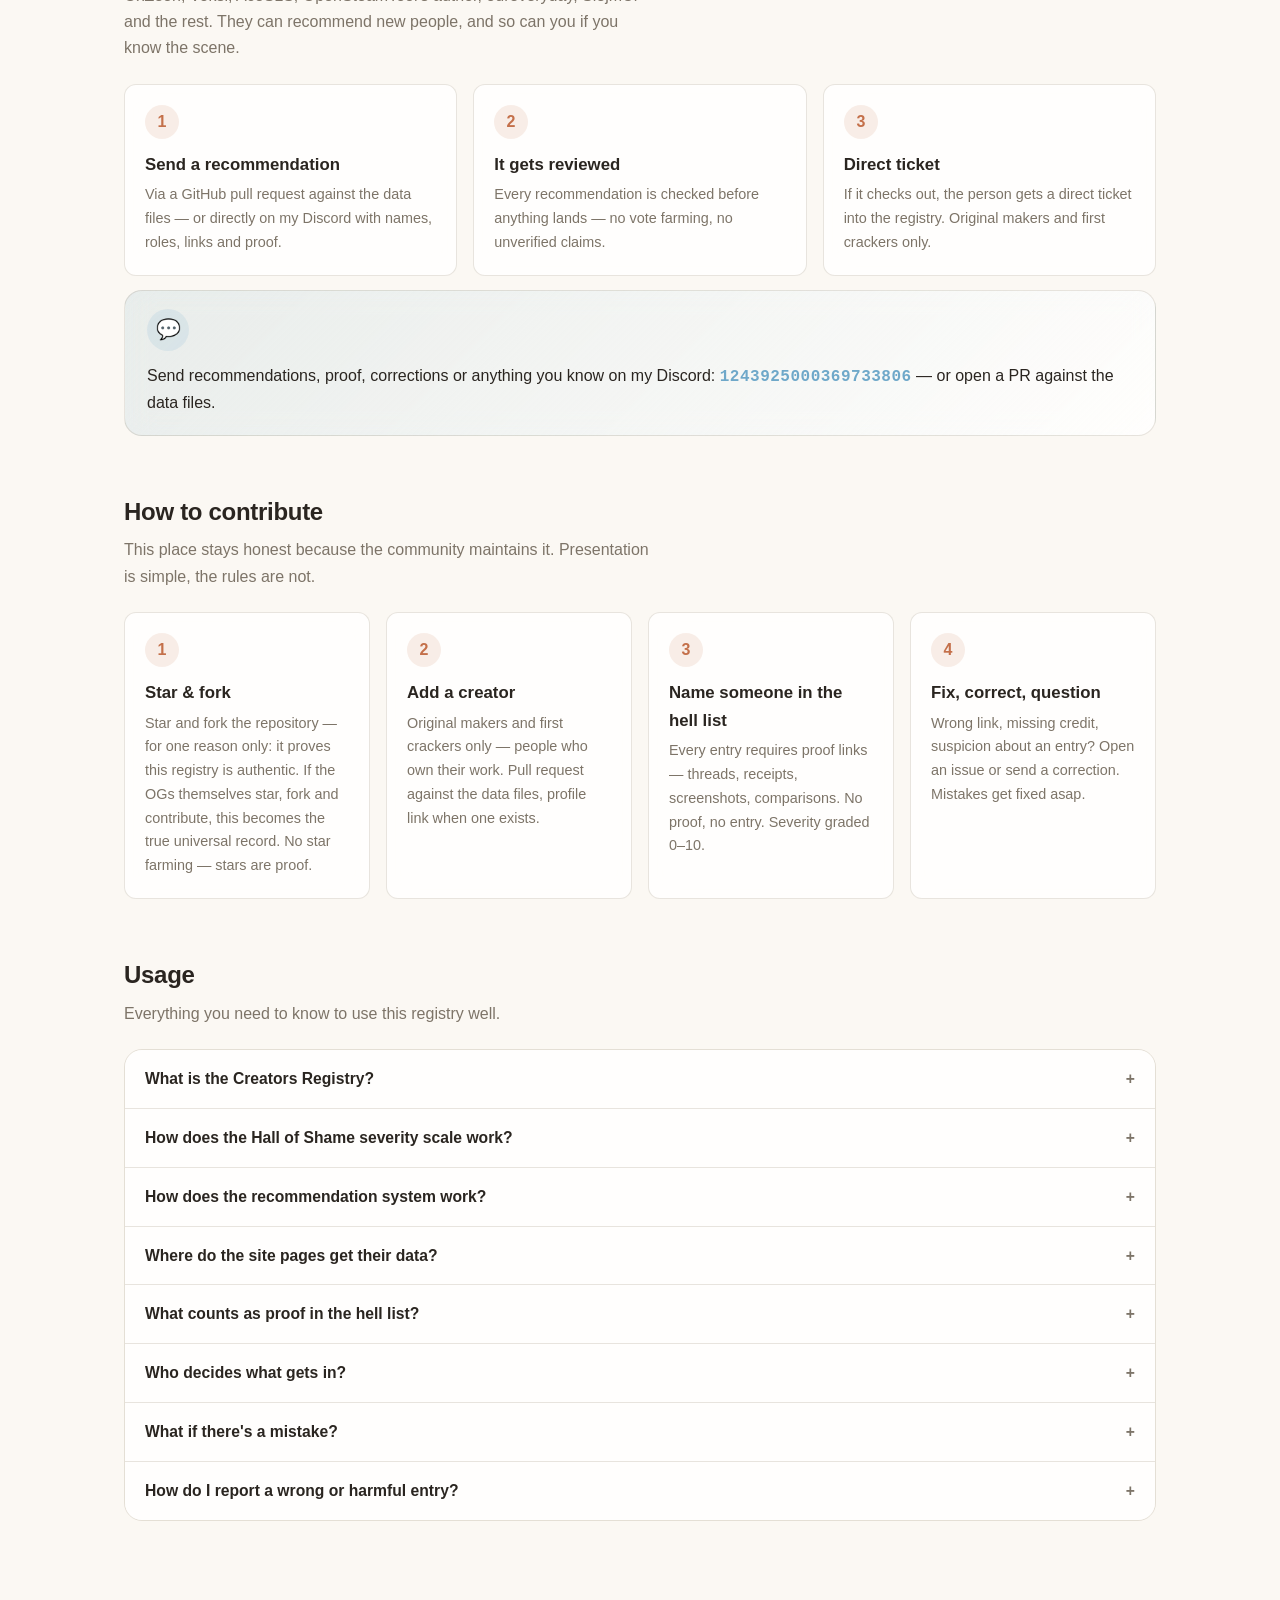
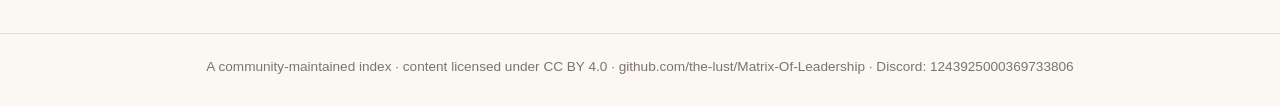
==== commit 6df1e583: "Remove founder credit everywhere — no fame or glory claims" ====
--- a/index.html
+++ b/index.html
@@ -25,7 +25,7 @@
 
 <main>
   <section class="hero">
-    <span class="kicker">Community registry · founded by the-lust</span>
+    <span class="kicker">Community registry</span>
     <h1>The gods and angels of the scene,<br>recorded by the <span class="accent">people</span>.</h1>
     <p class="lead">The OG pirates and first makers — the ones who built the big tools and the big cracks. Recorded here as they should be: with respect. And beside them, the hell list — the shit people, exposed with proof. No noise, no claims without evidence.</p>
   </section>
